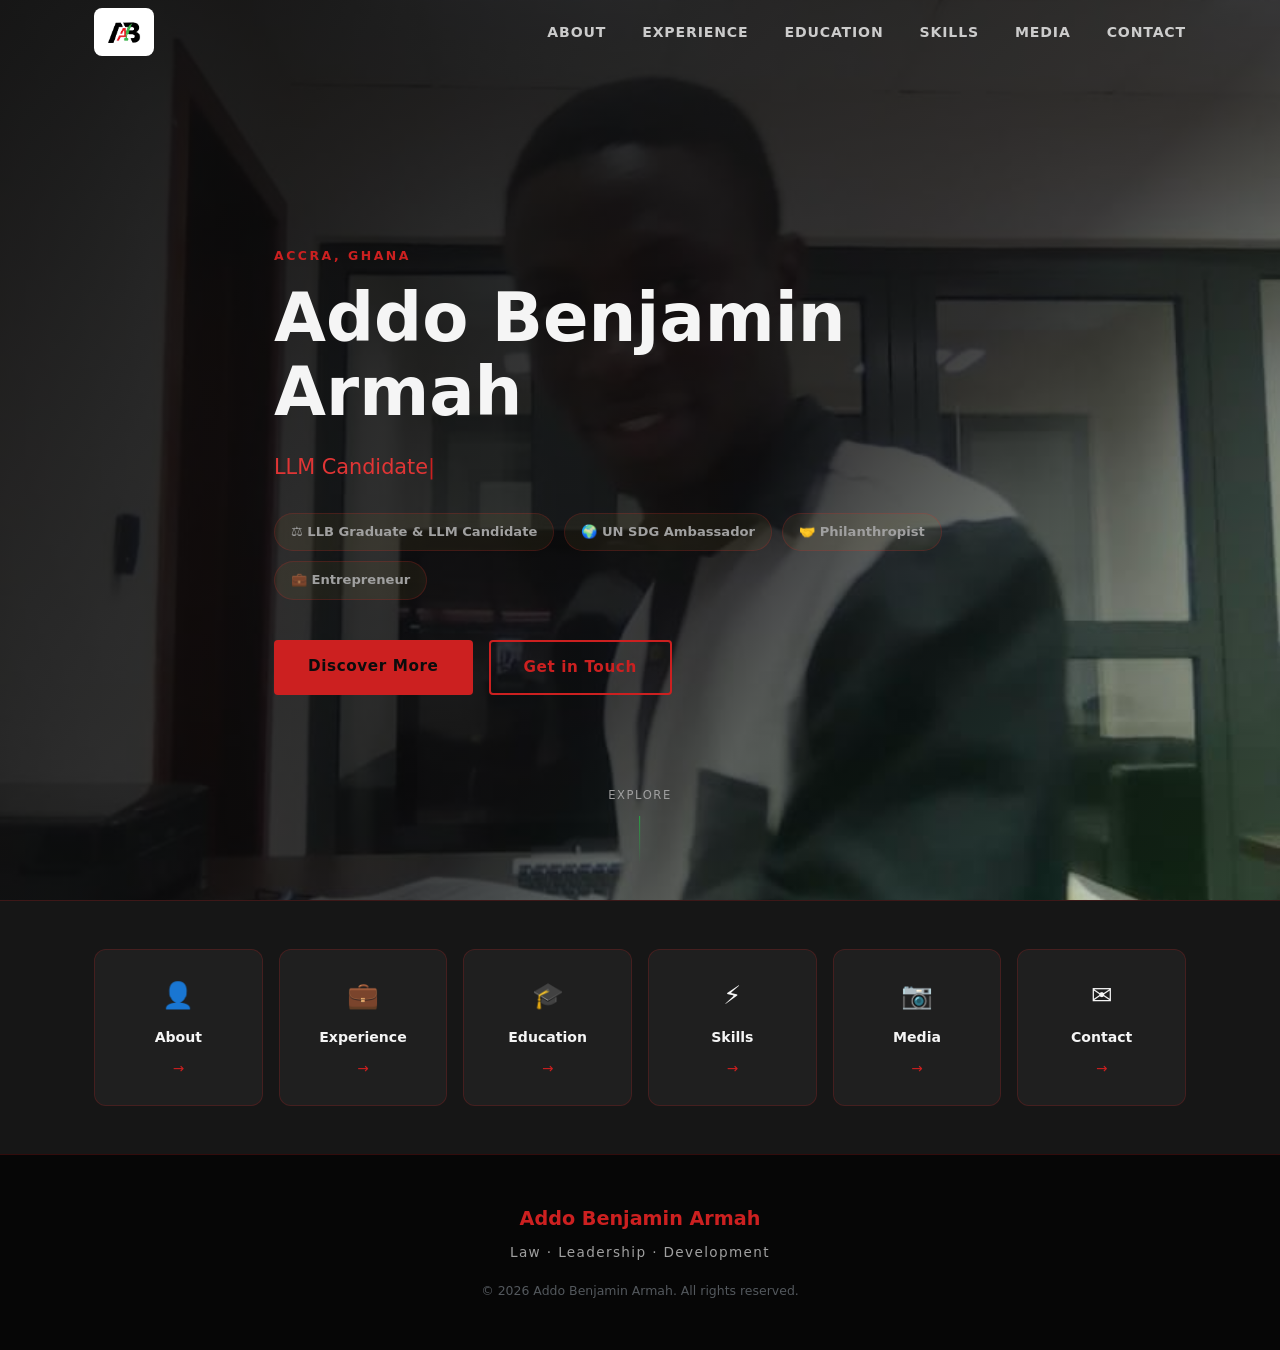
==== index.html @ 363b6dba "Point hardcoded logo fallback at the new AB monogram" ====
<!DOCTYPE html>
<html lang="en">
<head>
  <meta charset="UTF-8" />
  <meta name="viewport" content="width=device-width, initial-scale=1.0" />
  <title>Addo Benjamin Armah – Law | Leadership | Development</title>
  <link rel="stylesheet" href="style.css" />
</head>
<body>

  <!-- NAV -->
  <nav id="navbar">
    <div class="nav-container">
      <a class="nav-logo" href="index.html"><img src="images/481703275_3832931160257374_7323209693729596424_n.jpg" alt="ABA Logo" class="nav-logo-img" id="navLogo" /></a>
      <button class="nav-toggle" id="navToggle" aria-label="Toggle menu">
        <span></span><span></span><span></span>
      </button>
      <ul class="nav-links" id="navLinks">
        <li><a href="about.html">About</a></li>
        <li><a href="experience.html">Experience</a></li>
        <li><a href="education.html">Education</a></li>
        <li><a href="skills.html">Skills</a></li>
        <li><a href="media.html">Media</a></li>
        <li><a href="contact.html">Contact</a></li>
      </ul>
    </div>
  </nav>

  <!-- HERO -->
  <section class="hero">
    <div class="hero-overlay"></div>
    <div class="hero-content">
      <p class="hero-tag" id="heroTag">Accra, Ghana</p>
      <h1 class="hero-name" id="heroName">Addo Benjamin Armah</h1>
      <p class="hero-titles">
        <span class="typed-text" id="typedText"></span><span class="cursor">|</span>
      </p>
      <div class="hero-badges" id="heroBadges"></div>
      <div class="hero-cta">
        <a href="about.html" class="btn-primary">Discover More</a>
        <a href="contact.html" class="btn-outline">Get in Touch</a>
      </div>
    </div>
    <div class="hero-scroll">
      <span>Explore</span>
      <div class="scroll-line"></div>
    </div>
  </section>

  <!-- QUICK LINKS STRIP -->
  <section class="quick-links">
    <div class="container">
      <a href="about.html" class="ql-card">
        <span class="ql-icon">👤</span>
        <span class="ql-label">About</span>
        <span class="ql-arrow">→</span>
      </a>
      <a href="experience.html" class="ql-card">
        <span class="ql-icon">💼</span>
        <span class="ql-label">Experience</span>
        <span class="ql-arrow">→</span>
      </a>
      <a href="education.html" class="ql-card">
        <span class="ql-icon">🎓</span>
        <span class="ql-label">Education</span>
        <span class="ql-arrow">→</span>
      </a>
      <a href="skills.html" class="ql-card">
        <span class="ql-icon">⚡</span>
        <span class="ql-label">Skills</span>
        <span class="ql-arrow">→</span>
      </a>
      <a href="media.html" class="ql-card">
        <span class="ql-icon">📷</span>
        <span class="ql-label">Media</span>
        <span class="ql-arrow">→</span>
      </a>
      <a href="contact.html" class="ql-card">
        <span class="ql-icon">✉</span>
        <span class="ql-label">Contact</span>
        <span class="ql-arrow">→</span>
      </a>
    </div>
  </section>

  <!-- FOOTER -->
  <footer>
    <div class="container">
      <p class="footer-name">Addo Benjamin Armah</p>
      <p class="footer-tagline">Law · Leadership · Development</p>
      <p class="footer-copy">&copy; 2026 Addo Benjamin Armah. All rights reserved.</p>
    </div>
  </footer>

  <script src="script.js"></script>
  <script src="render.js"></script>

  <!-- Netlify Identity: catches invite/recovery/confirmation links, which
       redirect to the site root, and shows the set-password popup. -->
  <script src="https://identity.netlify.com/v1/netlify-identity-widget.js"></script>
  <script>
    if (window.netlifyIdentity) {
      window.netlifyIdentity.on("init", (user) => {
        if (!user) {
          window.netlifyIdentity.on("login", () => {
            document.location.href = "/admin/";
          });
        }
      });
    }
  </script>
</body>
</html>
---- style.css ----
/* ===== RESET & BASE ===== */
*, *::before, *::after { box-sizing: border-box; margin: 0; padding: 0; }

:root {
  --navy:   #0c0c0c;
  --navy2:  #161616;
  --gold:   #cc2020;
  --gold2:  #e03535;
  --green:  #27a844;
  --white:  #f5f5f5;
  --gray:   #a0a0a0;
  --border: rgba(204,32,32,0.22);
  --radius: 12px;
  --transition: 0.3s ease;
}

html { scroll-behavior: smooth; font-size: 16px; }

body {
  font-family: 'Segoe UI', system-ui, sans-serif;
  background: var(--navy);
  color: var(--white);
  line-height: 1.7;
  overflow-x: hidden;
}

img { max-width: 100%; display: block; }
a  { text-decoration: none; color: inherit; }
ul { list-style: none; }

/* ===== PAGE HERO (inner pages) ===== */
.page-hero {
  background: linear-gradient(135deg, var(--navy2) 0%, var(--navy) 100%);
  padding: 110px 0 56px;
  border-bottom: 1px solid var(--border);
  text-align: center;
}
.page-hero .section-label {
  display: inline-block;
  font-size: .75rem; font-weight: 700; letter-spacing: .18em;
  text-transform: uppercase; color: var(--gold); margin-bottom: 12px;
}
.page-hero h1 {
  font-size: clamp(1.8rem, 4vw, 2.8rem);
  font-weight: 700; color: var(--white);
}

/* ===== QUICK LINKS (home page) ===== */
.quick-links {
  background: var(--navy2);
  padding: 48px 0;
  border-top: 1px solid var(--border);
}
.quick-links .container {
  display: grid;
  grid-template-columns: repeat(6, 1fr);
  gap: 16px;
}
.ql-card {
  display: flex; flex-direction: column; align-items: center;
  gap: 8px; padding: 24px 16px;
  background: rgba(255,255,255,0.04);
  border: 1px solid var(--border); border-radius: var(--radius);
  transition: border-color var(--transition), transform var(--transition), background var(--transition);
  text-align: center;
}
.ql-card:hover { border-color: var(--gold); transform: translateY(-4px); background: rgba(201,168,76,0.08); }
.ql-icon { font-size: 1.6rem; }
.ql-label { font-size: .88rem; font-weight: 700; color: var(--white); }
.ql-arrow { font-size: .85rem; color: var(--gold); }

/* ===== ABOUT ACTIONS ===== */
.about-actions { display: flex; gap: 16px; flex-wrap: wrap; margin-top: 32px; }

/* ===== ACTIVE NAV LINK ===== */
.nav-links a.active { color: var(--gold) !important; opacity: 1 !important; }
.nav-links a.active::after { transform: scaleX(1) !important; }

/* ===== MEMBERSHIPS (skills page) ===== */
.memberships-section { margin-top: 64px; }
.memberships-section h3 {
  font-size: 1.1rem; font-weight: 700; color: var(--white);
  margin-bottom: 24px; text-transform: uppercase; letter-spacing: .08em; text-align: center;
}
.memberships-grid {
  display: grid; grid-template-columns: repeat(auto-fill, minmax(280px, 1fr)); gap: 16px;
}
.membership-item {
  display: flex; gap: 14px; align-items: flex-start;
  background: rgba(255,255,255,0.04); border: 1px solid var(--border);
  border-radius: var(--radius); padding: 18px 20px;
  transition: border-color var(--transition);
}
.membership-item:hover { border-color: var(--gold); }
.membership-dot {
  width: 10px; height: 10px; border-radius: 50%;
  background: var(--green); flex-shrink: 0; margin-top: 5px;
}
.membership-name { font-size: .95rem; font-weight: 600; color: var(--white); margin-bottom: 4px; }
.membership-year { font-size: .78rem; color: var(--green); }

/* ===== SCROLLBAR ===== */
::-webkit-scrollbar { width: 6px; }
::-webkit-scrollbar-track { background: var(--navy); }
::-webkit-scrollbar-thumb { background: var(--green); border-radius: 3px; }

/* ===== CONTAINER ===== */
.container { max-width: 1140px; margin: 0 auto; padding: 0 24px; }

/* ===== SECTION ===== */
.section { padding: 96px 0; }
.section-dark { background: var(--navy2); }

.section-header { text-align: center; margin-bottom: 64px; }
.section-label {
  display: inline-block;
  font-size: .75rem;
  font-weight: 700;
  letter-spacing: .18em;
  text-transform: uppercase;
  color: var(--gold);
  margin-bottom: 12px;
}
.section-header h2 {
  font-size: clamp(1.8rem, 4vw, 2.8rem);
  font-weight: 700;
  color: var(--white);
}

/* ===== BUTTONS ===== */
.btn-primary {
  display: inline-block;
  padding: 14px 34px;
  background: var(--gold);
  color: var(--navy);
  border-radius: 4px;
  font-weight: 700;
  font-size: .95rem;
  letter-spacing: .04em;
  transition: background var(--transition), transform var(--transition);
}
.btn-primary:hover { background: var(--gold2); transform: translateY(-2px); }

.btn-outline {
  display: inline-block;
  padding: 13px 33px;
  border: 2px solid var(--gold);
  color: var(--gold);
  border-radius: 4px;
  font-weight: 700;
  font-size: .95rem;
  letter-spacing: .04em;
  transition: background var(--transition), color var(--transition), transform var(--transition);
}
.btn-outline:hover { background: var(--gold); color: var(--navy); transform: translateY(-2px); }

.btn-full { width: 100%; text-align: center; cursor: pointer; border: none; font-size: 1rem; }

/* ===== NAV ===== */
#navbar {
  position: fixed; top: 0; left: 0; right: 0; z-index: 900;
  background: transparent;
  transition: background var(--transition), backdrop-filter var(--transition), box-shadow var(--transition);
  height: 64px;
}
#navbar.scrolled {
  background: rgba(13,27,42,0.95);
  backdrop-filter: blur(12px);
  box-shadow: 0 2px 20px rgba(0,0,0,0.4);
}
.nav-container {
  max-width: 1140px; margin: 0 auto; padding: 0 24px;
  height: 64px; display: flex; align-items: center; justify-content: space-between;
}
.nav-logo {
  display: flex; align-items: center;
  background: #fff;
  border-radius: 8px;
  padding: 4px 10px;
  transition: box-shadow var(--transition), transform var(--transition);
}
.nav-logo:hover {
  box-shadow: 0 0 0 2px var(--gold);
  transform: scale(1.03);
}
.nav-logo-img {
  height: 40px; width: auto;
  display: block;
}
.nav-links {
  display: flex; gap: 36px; align-items: center;
}
.nav-links a {
  font-size: .88rem; font-weight: 600; letter-spacing: .06em;
  text-transform: uppercase; color: var(--white); opacity: .8;
  transition: opacity var(--transition), color var(--transition);
  position: relative;
}
.nav-links a::after {
  content: ''; position: absolute; bottom: -4px; left: 0; right: 0;
  height: 2px; background: var(--gold); transform: scaleX(0);
  transition: transform var(--transition); transform-origin: left;
}
.nav-links a:hover { opacity: 1; color: var(--gold); }
.nav-links a:hover::after { transform: scaleX(1); }

.nav-toggle {
  display: none; flex-direction: column; gap: 5px; cursor: pointer;
  background: none; border: none; padding: 4px;
}
.nav-toggle span {
  display: block; width: 24px; height: 2px; background: var(--white);
  transition: transform var(--transition), opacity var(--transition);
}
.nav-toggle.open span:nth-child(1) { transform: translateY(7px) rotate(45deg); }
.nav-toggle.open span:nth-child(2) { opacity: 0; }
.nav-toggle.open span:nth-child(3) { transform: translateY(-7px) rotate(-45deg); }

/* ===== HERO ===== */
.hero {
  min-height: 100vh; display: flex; align-items: center;
  position: relative; overflow: hidden;
  background: url('images/Working_as_Personal_Assistant__2.jpg') center/cover no-repeat;
}
.hero-overlay {
  position: absolute; inset: 0;
  background: linear-gradient(135deg, rgba(10,10,10,0.94) 0%, rgba(12,12,12,0.78) 60%, rgba(39,168,68,0.15) 100%);
}
.hero-content {
  position: relative; z-index: 2; max-width: 780px;
  padding: 100px 24px 60px; margin: 0 auto;
}
.hero-tag {
  font-size: .78rem; font-weight: 700; letter-spacing: .2em;
  text-transform: uppercase; color: var(--gold); margin-bottom: 16px;
}
.hero-name {
  font-size: clamp(2.4rem, 6vw, 4.2rem);
  font-weight: 800; line-height: 1.1;
  margin-bottom: 20px; color: var(--white);
}
.hero-titles {
  font-size: clamp(1rem, 2.5vw, 1.3rem);
  color: var(--gold2); margin-bottom: 28px; min-height: 2rem;
  font-weight: 500;
}
.cursor { animation: blink .8s step-end infinite; color: var(--gold); }
@keyframes blink { 0%,100% { opacity: 1; } 50% { opacity: 0; } }

.hero-badges { display: flex; flex-wrap: wrap; gap: 10px; margin-bottom: 40px; }
.badge {
  padding: 7px 16px; border: 1px solid var(--border);
  border-radius: 100px; font-size: .82rem; font-weight: 600; color: var(--gray);
  background: rgba(201,168,76,0.07);
}
.hero-cta { display: flex; flex-wrap: wrap; gap: 16px; }

.hero-scroll {
  position: absolute; bottom: 36px; left: 50%; transform: translateX(-50%);
  display: flex; flex-direction: column; align-items: center; gap: 10px;
  z-index: 2; color: var(--gray); font-size: .72rem; letter-spacing: .14em;
  text-transform: uppercase;
}
.scroll-line {
  width: 1px; height: 48px;
  background: linear-gradient(to bottom, var(--green), transparent);
  animation: scrollPulse 2s ease-in-out infinite;
}
@keyframes scrollPulse { 0%,100% { opacity: .4; } 50% { opacity: 1; } }

/* ===== ABOUT ===== */
.about-grid {
  display: grid; grid-template-columns: 360px 1fr; gap: 72px; align-items: start;
}
.about-photo-wrap { position: relative; }
.about-photo-frame {
  border-radius: var(--radius); overflow: hidden;
  border: 3px solid var(--border);
  box-shadow: 0 20px 60px rgba(0,0,0,0.4);
}
.about-photo { width: 100%; height: 480px; object-fit: cover; }
.about-card {
  position: absolute; bottom: -24px; right: -24px;
  background: var(--green); color: #fff; border-radius: var(--radius);
  padding: 20px 24px; min-width: 180px;
  box-shadow: 0 8px 30px rgba(0,0,0,0.4);
}
.about-card-label { font-size: .7rem; font-weight: 700; letter-spacing: .12em; text-transform: uppercase; opacity: .85; }
.about-card-value { font-size: 1.05rem; font-weight: 800; margin: 4px 0 2px; }
.about-card-sub { font-size: .72rem; opacity: .85; }

.about-text { padding-top: 8px; }
.about-intro {
  font-size: 1.15rem; font-weight: 500; color: var(--white); margin-bottom: 20px; line-height: 1.6;
}
.about-text p { color: var(--gray); margin-bottom: 16px; }
.about-text strong { color: var(--white); }

.about-facts {
  display: grid; grid-template-columns: repeat(4,1fr); gap: 24px;
  margin-top: 40px; padding-top: 40px; border-top: 1px solid var(--border);
}
.fact { text-align: center; }
.fact-num { display: block; font-size: 2rem; font-weight: 800; color: var(--gold); }
.fact-label { font-size: .75rem; font-weight: 600; color: var(--gray); text-transform: uppercase; letter-spacing: .08em; }

/* ===== TIMELINE ===== */
.timeline { position: relative; padding-left: 36px; }
.timeline::before {
  content: ''; position: absolute; left: 10px; top: 0; bottom: 0;
  width: 2px; background: var(--border);
}
.tl-item { position: relative; margin-bottom: 44px; }
.tl-dot {
  position: absolute; left: -30px; top: 6px;
  width: 14px; height: 14px; border-radius: 50%;
  background: var(--gold); border: 3px solid var(--navy2);
  box-shadow: 0 0 0 3px var(--border);
}
.tl-date { font-size: .78rem; font-weight: 700; color: var(--gold); letter-spacing: .06em; text-transform: uppercase; margin-bottom: 8px; }
.tl-card {
  background: rgba(255,255,255,0.04); border: 1px solid var(--border);
  border-radius: var(--radius); padding: 24px 28px;
  transition: border-color var(--transition), transform var(--transition);
}
.tl-card:hover { border-color: var(--gold); transform: translateX(4px); }
.tl-tag {
  display: inline-block; font-size: .68rem; font-weight: 700; letter-spacing: .1em;
  text-transform: uppercase; color: #fff; background: var(--green);
  padding: 3px 10px; border-radius: 100px; margin-bottom: 10px;
}
.tl-card h3 { font-size: 1.1rem; font-weight: 700; color: var(--white); margin-bottom: 4px; }
.tl-org { font-size: .85rem; color: var(--gold); margin-bottom: 10px; font-weight: 600; }
.tl-card p { font-size: .9rem; color: var(--gray); line-height: 1.6; }

/* ===== EDUCATION ===== */
.edu-grid { display: grid; grid-template-columns: repeat(auto-fill, minmax(300px, 1fr)); gap: 24px; }
.edu-card {
  display: flex; gap: 16px; align-items: flex-start;
  background: rgba(255,255,255,0.04); border: 1px solid var(--border);
  border-radius: var(--radius); padding: 24px;
  transition: border-color var(--transition), transform var(--transition);
}
.edu-card:hover { border-color: var(--gold); transform: translateY(-4px); }
.edu-card-highlight { border-color: rgba(201,168,76,0.4); background: rgba(201,168,76,0.07); }
.edu-icon { font-size: 1.8rem; flex-shrink: 0; margin-top: 2px; }
.edu-year { font-size: .72rem; color: var(--gold); font-weight: 700; text-transform: uppercase; letter-spacing: .08em; margin-bottom: 4px; }
.edu-card h3 { font-size: 1rem; font-weight: 700; color: var(--white); margin-bottom: 4px; }
.edu-field { font-size: .85rem; color: var(--gray); margin-bottom: 2px; }
.edu-inst { font-size: .82rem; color: var(--gold); font-weight: 600; }

/* ===== SKILLS ===== */
.skills-grid { display: grid; grid-template-columns: repeat(auto-fill, minmax(250px, 1fr)); gap: 24px; margin-bottom: 64px; }
.skill-card {
  background: rgba(255,255,255,0.04); border: 1px solid var(--border);
  border-radius: var(--radius); padding: 28px 24px;
  transition: border-color var(--transition), transform var(--transition);
  text-align: center;
}
.skill-card:hover { border-color: var(--gold); transform: translateY(-4px); }
.skill-icon { font-size: 2rem; margin-bottom: 14px; }
.skill-card h3 { font-size: 1rem; font-weight: 700; color: var(--white); margin-bottom: 10px; }
.skill-card p { font-size: .85rem; color: var(--gray); line-height: 1.6; }

.languages { margin-bottom: 64px; text-align: center; }
.languages h3, .awards h3 {
  font-size: 1.1rem; font-weight: 700; color: var(--white);
  margin-bottom: 20px; text-transform: uppercase; letter-spacing: .08em;
}
.lang-list { display: flex; gap: 12px; flex-wrap: wrap; justify-content: center; }
.lang-badge {
  padding: 8px 24px; border: 1px solid var(--gold); border-radius: 100px;
  color: var(--gold); font-weight: 600; font-size: .9rem;
}

.awards-grid { display: grid; grid-template-columns: repeat(auto-fill, minmax(300px,1fr)); gap: 20px; }
.award-item {
  display: flex; gap: 16px; align-items: flex-start;
  background: rgba(255,255,255,0.04); border: 1px solid var(--border);
  border-radius: var(--radius); padding: 20px 24px;
}
.award-icon { font-size: 1.6rem; flex-shrink: 0; }
.award-title { font-size: .95rem; font-weight: 700; color: var(--white); margin-bottom: 4px; }
.award-sub { font-size: .78rem; color: var(--gray); }

/* ===== GALLERY ===== */
.album-nav {
  display: grid;
  grid-template-columns: repeat(auto-fill, minmax(220px, 1fr));
  gap: 24px;
  background: var(--navy2);
  border: 1px solid var(--border);
  border-radius: var(--radius);
  padding: 28px;
  margin-bottom: 48px;
}
.album-nav-group h4 {
  color: var(--gold2); font-size: .78rem; letter-spacing: .06em; text-transform: uppercase;
  margin-bottom: 10px;
}
.album-nav-group ul { list-style: none; padding: 0; margin: 0; display: flex; flex-direction: column; gap: 6px; }
.album-nav-group a { color: var(--gray); font-size: .85rem; transition: color var(--transition); }
.album-nav-group a:hover { color: var(--white); }

.gallery-category { margin-bottom: 56px; }
.gallery-category-title {
  font-size: 1.5rem; color: var(--white); margin-bottom: 24px;
  padding-bottom: 10px; border-bottom: 1px solid var(--border);
}
.album-group { margin-bottom: 32px; }
.gallery-group-title {
  font-size: 1rem; color: var(--gold2); font-weight: 600; margin-bottom: 12px;
}

.gallery-grid {
  display: grid;
  grid-template-columns: repeat(auto-fill, minmax(260px, 1fr));
  gap: 12px;
}
.gallery-item {
  position: relative; overflow: hidden; border-radius: 8px;
  aspect-ratio: 4/3; cursor: pointer;
  transition: transform var(--transition), opacity .3s;
}
.gallery-item.hidden { display: none; }
.gallery-item img { width: 100%; height: 100%; object-fit: cover; transition: transform .4s ease; }
.gallery-item:hover img { transform: scale(1.08); }
.gallery-overlay {
  position: absolute; inset: 0;
  background: linear-gradient(to top, rgba(13,27,42,0.9) 0%, transparent 50%);
  opacity: 0; transition: opacity var(--transition);
  display: flex; align-items: flex-end; padding: 16px;
}
.gallery-item:hover .gallery-overlay { opacity: 1; }
.gallery-overlay span { font-size: .8rem; color: var(--white); font-weight: 600; }

/* ===== CONTACT ===== */
.contact-grid { display: grid; grid-template-columns: 1fr 1fr; gap: 72px; align-items: start; }
.contact-intro { font-size: 1.05rem; color: var(--gray); margin-bottom: 36px; line-height: 1.7; }

.contact-items { display: flex; flex-direction: column; gap: 16px; margin-bottom: 40px; }
.contact-item {
  display: flex; gap: 16px; align-items: center;
  background: rgba(255,255,255,0.04); border: 1px solid var(--border);
  border-radius: var(--radius); padding: 16px 20px;
  transition: border-color var(--transition);
}
.contact-item:hover { border-color: var(--gold); }
.contact-icon { font-size: 1.4rem; flex-shrink: 0; }
.contact-label { font-size: .72rem; font-weight: 700; color: var(--gold); text-transform: uppercase; letter-spacing: .1em; }
.contact-value { font-size: .95rem; color: var(--white); font-weight: 600; }

.memberships { margin-top: 8px; }
.memberships h4 {
  font-size: .8rem; font-weight: 700; text-transform: uppercase; letter-spacing: .12em;
  color: var(--gold); margin-bottom: 12px;
}
.memberships li {
  display: flex; justify-content: space-between; align-items: baseline;
  font-size: .85rem; color: var(--gray); padding: 8px 0;
  border-bottom: 1px solid rgba(255,255,255,0.06);
}
.memberships li span { font-size: .75rem; color: var(--gold); white-space: nowrap; margin-left: 12px; }

/* Contact form */
.contact-form { display: flex; flex-direction: column; gap: 20px; }
.form-group { display: flex; flex-direction: column; gap: 7px; }
.form-group label { font-size: .78rem; font-weight: 700; color: var(--gold); text-transform: uppercase; letter-spacing: .1em; }
.form-group input,
.form-group textarea {
  background: rgba(255,255,255,0.05); border: 1px solid var(--border);
  border-radius: 8px; padding: 13px 16px; color: var(--white); font-size: .95rem;
  transition: border-color var(--transition);
  font-family: inherit; resize: vertical;
}
.form-group input:focus,
.form-group textarea:focus { outline: none; border-color: var(--gold); }
.form-group input::placeholder,
.form-group textarea::placeholder { color: rgba(160,170,180,0.5); }
.form-note { font-size: .85rem; color: var(--gold); text-align: center; min-height: 20px; }

/* ===== FOOTER ===== */
footer {
  background: rgba(0,0,0,0.5); padding: 48px 24px; text-align: center;
  border-top: 1px solid var(--border);
}
.footer-name { font-size: 1.2rem; font-weight: 800; color: var(--gold); margin-bottom: 6px; }
.footer-tagline { font-size: .85rem; color: var(--gray); margin-bottom: 16px; letter-spacing: .1em; }
.footer-copy { font-size: .78rem; color: rgba(160,170,180,0.5); }

/* ===== LIGHTBOX ===== */
.lightbox {
  display: none; position: fixed; inset: 0; z-index: 1000;
  background: rgba(5,10,18,0.96); backdrop-filter: blur(8px);
  align-items: center; justify-content: center;
}
.lightbox.open { display: flex; }
.lb-inner { max-width: 90vw; max-height: 90vh; text-align: center; }
.lb-inner img { max-width: 90vw; max-height: 80vh; object-fit: contain; border-radius: 8px; }
#lbCaption { color: var(--gray); font-size: .85rem; margin-top: 14px; padding: 0 20px; }
.lb-close {
  position: fixed; top: 24px; right: 28px;
  background: none; border: none; color: var(--white); font-size: 2.4rem;
  cursor: pointer; line-height: 1; opacity: .7; transition: opacity var(--transition);
}
.lb-close:hover { opacity: 1; }
.lb-prev, .lb-next {
  position: fixed; top: 50%; transform: translateY(-50%);
  background: rgba(201,168,76,0.15); border: 1px solid var(--border);
  color: var(--white); font-size: 2.2rem; width: 56px; height: 56px;
  border-radius: 50%; cursor: pointer; display: flex; align-items: center; justify-content: center;
  transition: background var(--transition);
}
.lb-prev { left: 20px; }
.lb-next { right: 20px; }
.lb-prev:hover, .lb-next:hover { background: var(--gold); color: var(--navy); }

/* ===== RESPONSIVE ===== */
@media (max-width: 900px) {
  .about-grid { grid-template-columns: 1fr; gap: 56px; }
  .about-photo-frame { max-width: 340px; margin: 0 auto; }
  .about-card { right: 0; }
  .about-facts { grid-template-columns: repeat(2,1fr); }
  .contact-grid { grid-template-columns: 1fr; gap: 48px; }
}

@media (max-width: 768px) {
  .quick-links .container { grid-template-columns: repeat(3, 1fr); }
}

@media (max-width: 640px) {
  .section { padding: 64px 0; }
  .nav-links {
    display: none; flex-direction: column; position: fixed;
    top: 64px; left: 0; right: 0; background: rgba(13,27,42,0.98);
    padding: 24px; gap: 20px; border-bottom: 1px solid var(--border);
  }
  .nav-links.open { display: flex; }
  .nav-toggle { display: flex; }
  .about-facts { grid-template-columns: repeat(2,1fr); }
  .hero-content { padding: 90px 16px 50px; }
  .gallery-grid { grid-template-columns: repeat(2, 1fr); gap: 8px; }
  .lb-prev, .lb-next { width: 44px; height: 44px; font-size: 1.6rem; }
  .quick-links .container { grid-template-columns: repeat(2, 1fr); }
  .page-hero { padding: 90px 0 40px; }
}
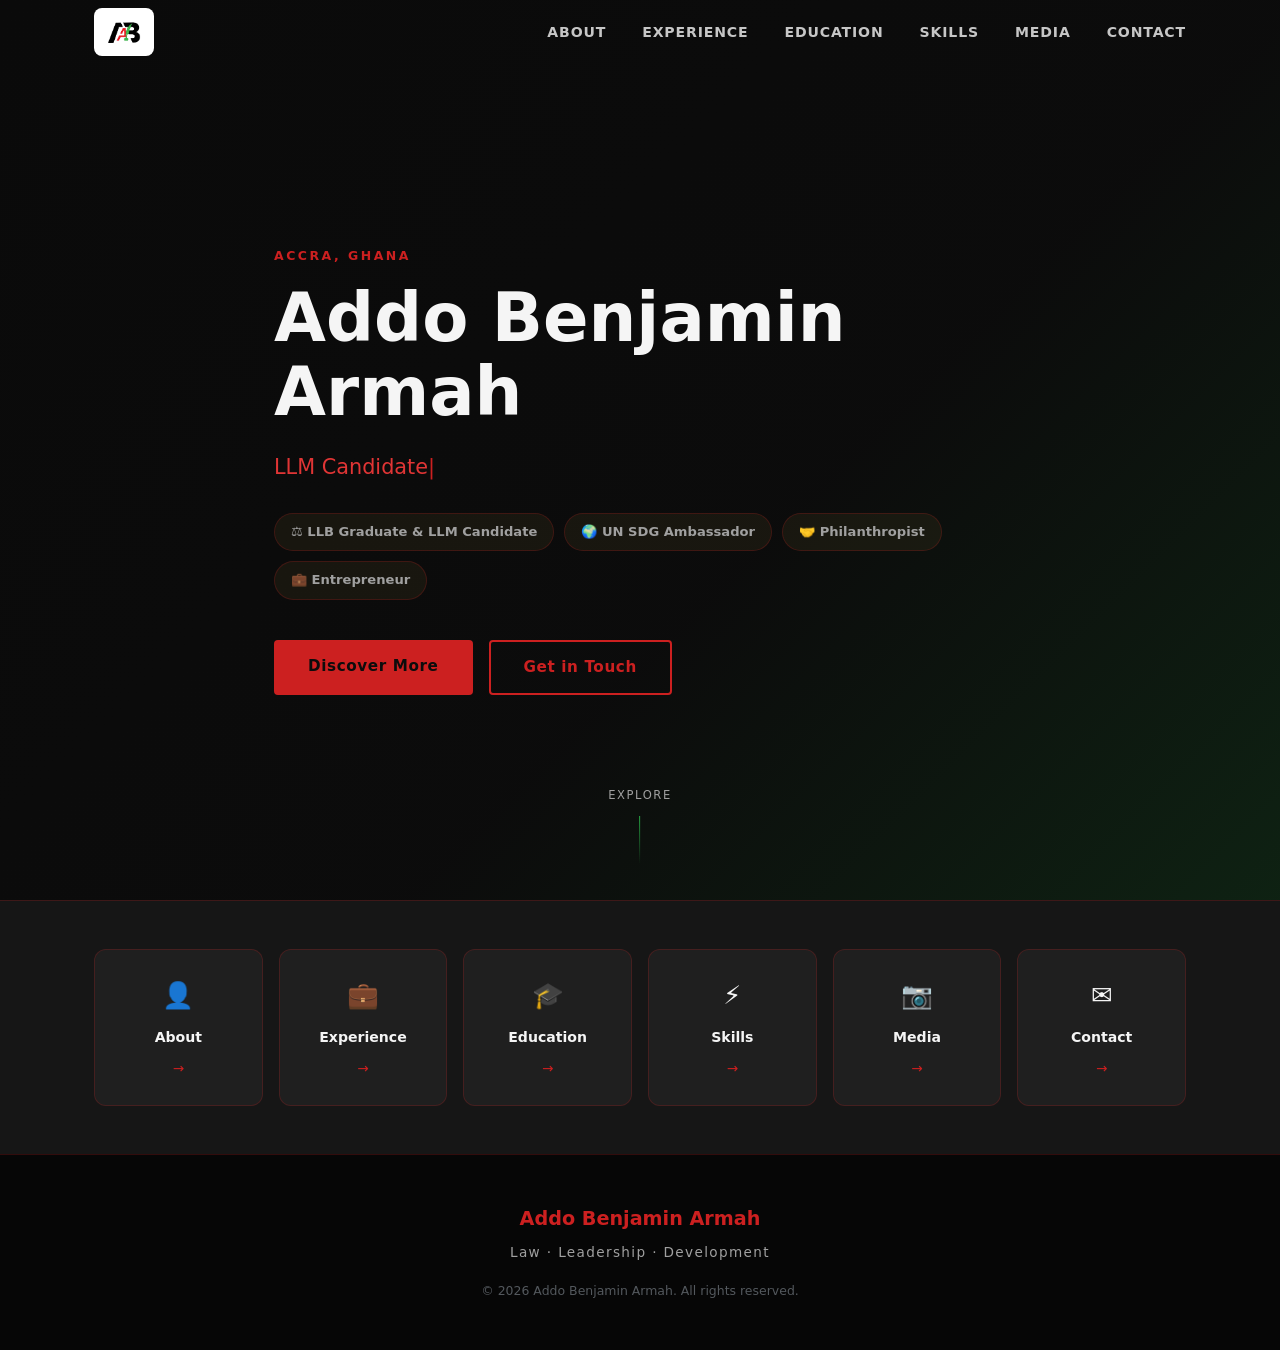
==== commit 3aa42541: "Rotate homepage background through the Trip to China album The hero background was a single hardcode" ====
--- a/index.html
+++ b/index.html
@@ -28,6 +28,7 @@
 
   <!-- HERO -->
   <section class="hero">
+    <div class="hero-bg" id="heroBg"></div>
     <div class="hero-overlay"></div>
     <div class="hero-content">
       <p class="hero-tag" id="heroTag">Accra, Ghana</p>
--- a/style.css
+++ b/style.css
@@ -220,10 +220,17 @@
 .hero {
   min-height: 100vh; display: flex; align-items: center;
   position: relative; overflow: hidden;
-  background: url('images/Working_as_Personal_Assistant__2.jpg') center/cover no-repeat;
-}
+  background: #0a0a0a;
+}
+.hero-bg { position: absolute; inset: 0; z-index: 0; }
+.hero-bg-slide {
+  position: absolute; inset: 0;
+  background-size: cover; background-position: center; background-repeat: no-repeat;
+  opacity: 0; transition: opacity 1.8s ease;
+}
+.hero-bg-slide.active { opacity: 1; }
 .hero-overlay {
-  position: absolute; inset: 0;
+  position: absolute; inset: 0; z-index: 1;
   background: linear-gradient(135deg, rgba(10,10,10,0.94) 0%, rgba(12,12,12,0.78) 60%, rgba(39,168,68,0.15) 100%);
 }
 .hero-content {
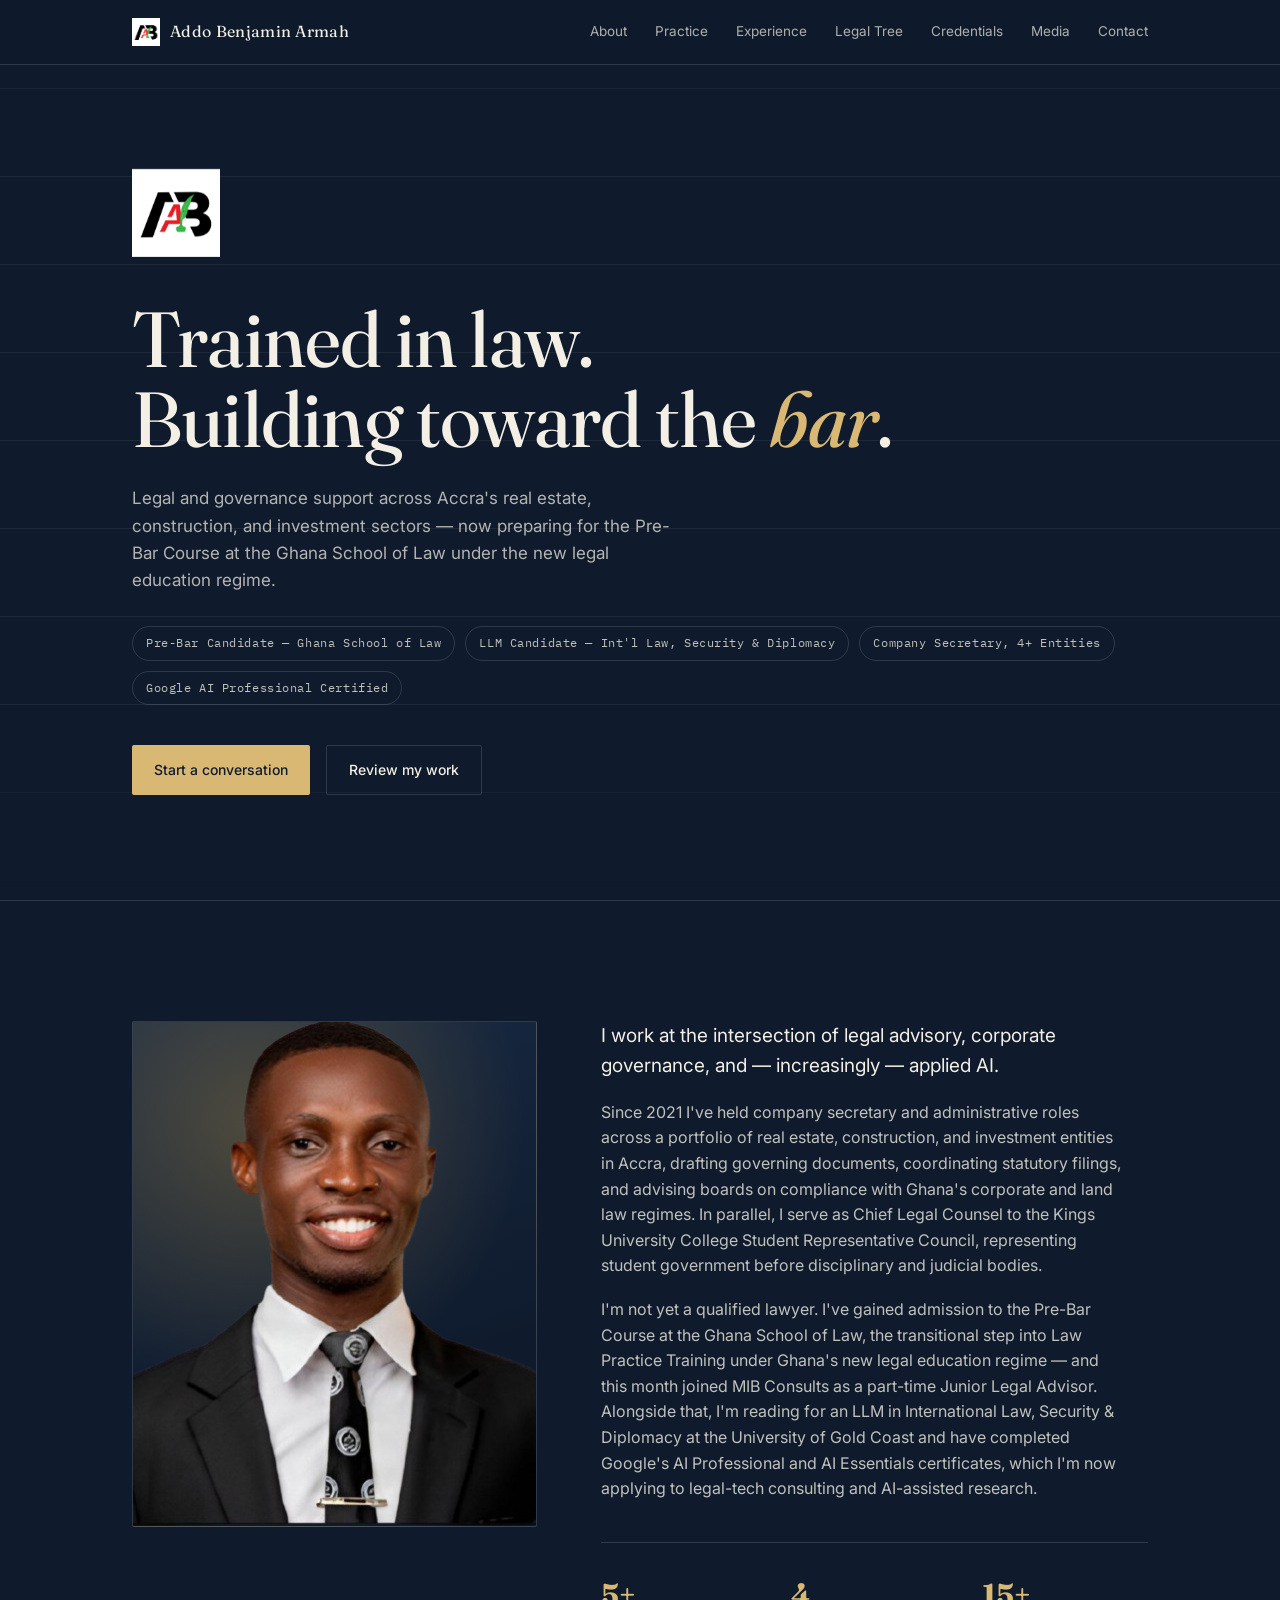
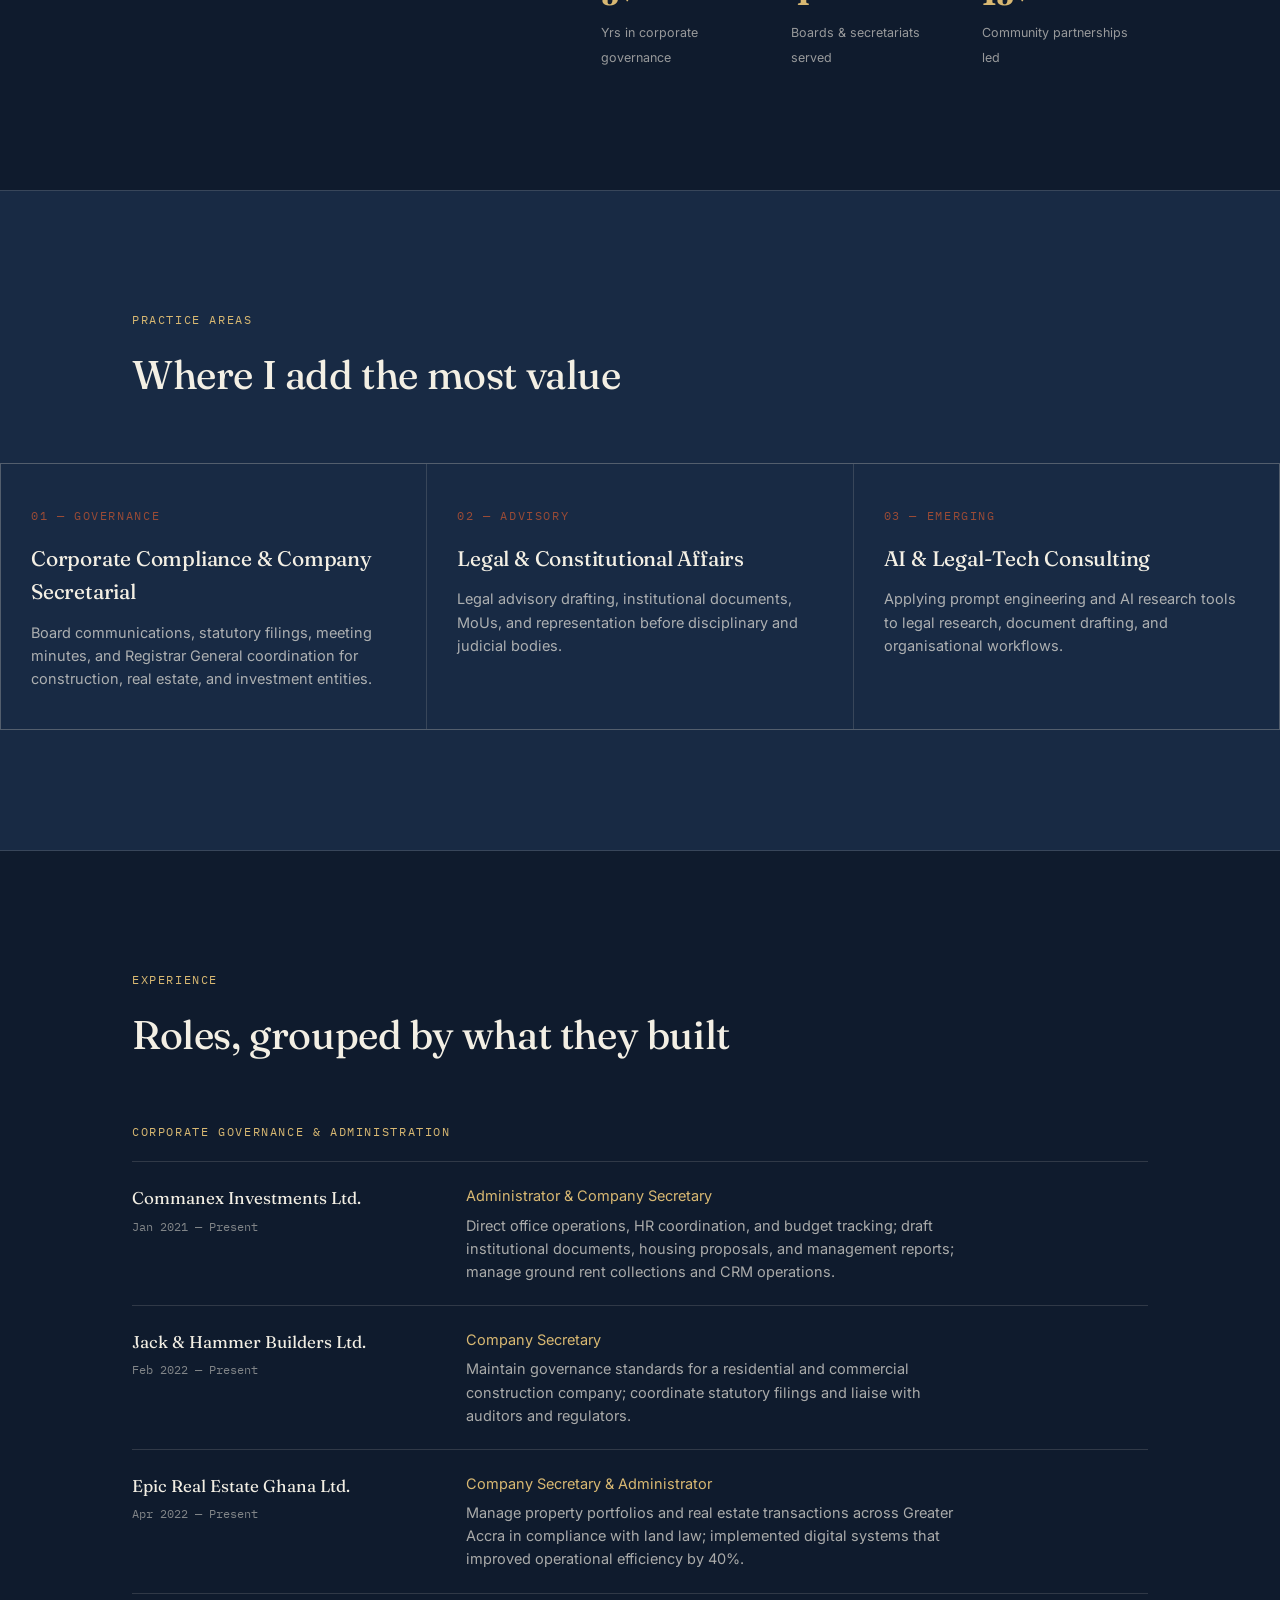
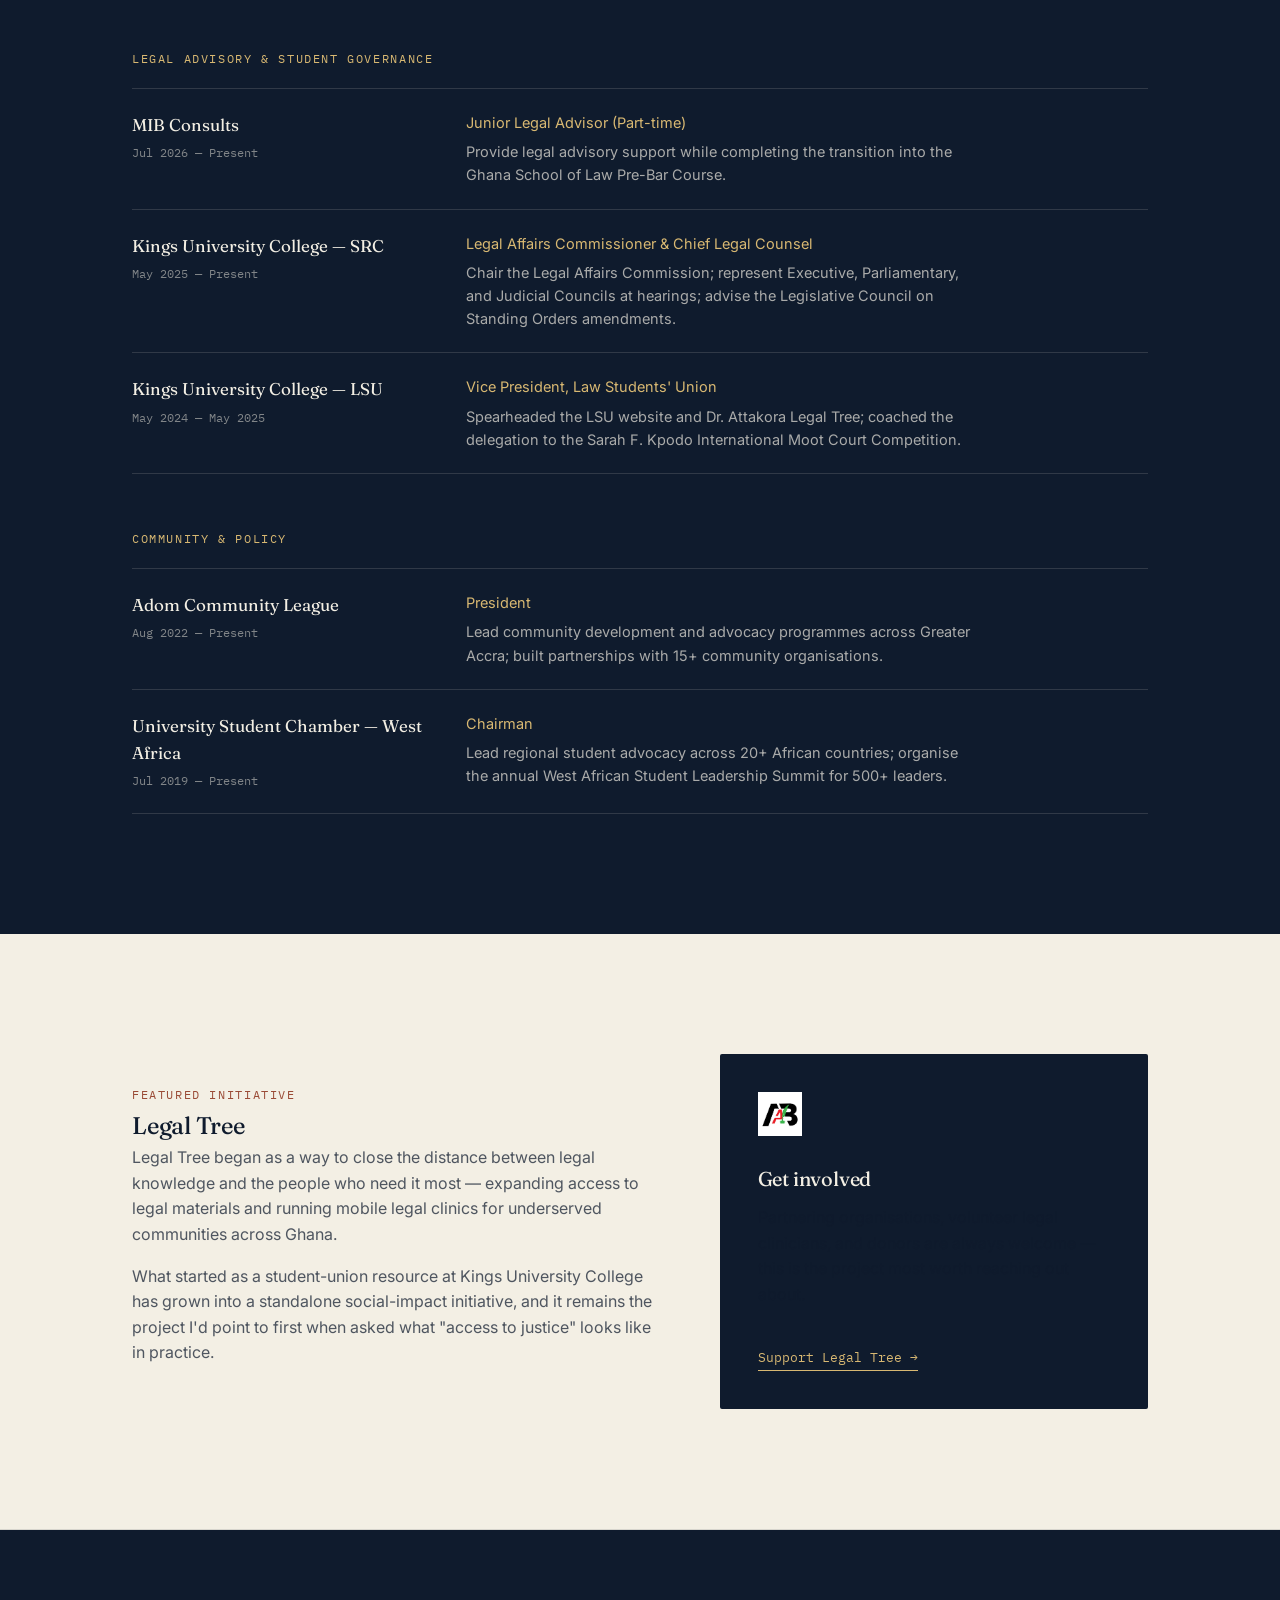
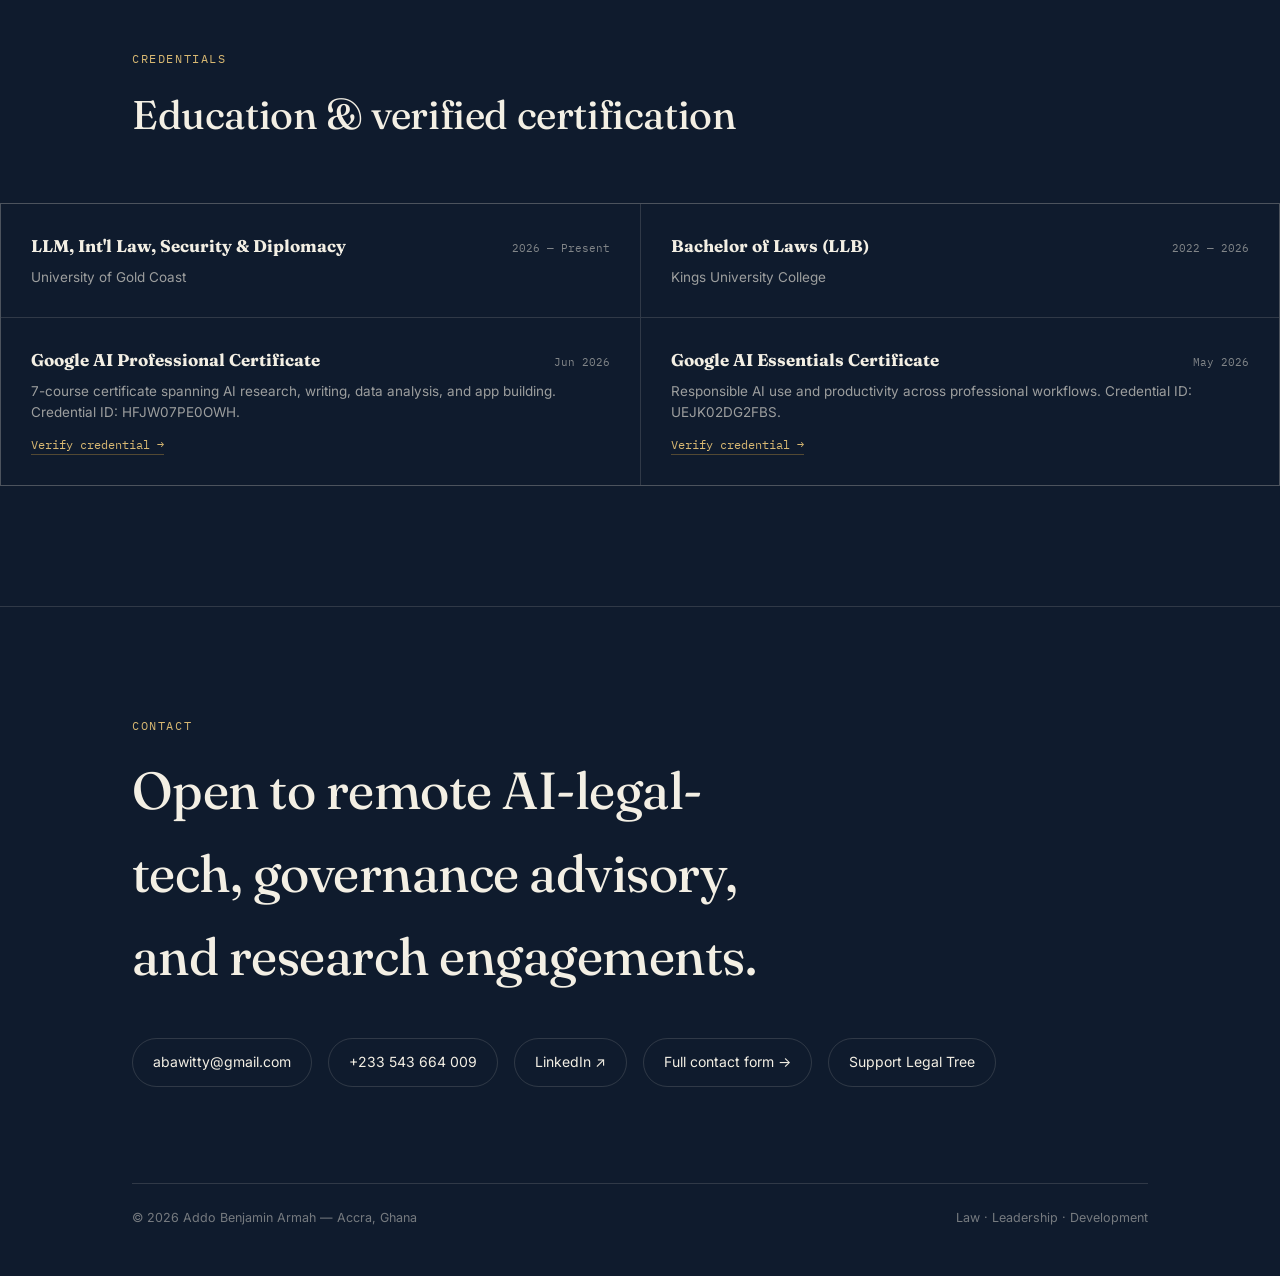
==== commit 85a03ed2: "Replace Home/About/Experience/Education/Skills with redesigned one-page profile Retires about.html, " ====
--- a/index.html
+++ b/index.html
@@ -1,114 +1,358 @@
 <!DOCTYPE html>
 <html lang="en">
 <head>
-  <meta charset="UTF-8" />
-  <meta name="viewport" content="width=device-width, initial-scale=1.0" />
-  <title>Addo Benjamin Armah – Law | Leadership | Development</title>
-  <link rel="stylesheet" href="style.css" />
+<meta charset="UTF-8">
+<meta name="viewport" content="width=device-width, initial-scale=1.0">
+<title>Addo Benjamin Armah — Legal &amp; Governance Advisory</title>
+<link rel="preconnect" href="https://fonts.googleapis.com">
+<link href="https://fonts.googleapis.com/css2?family=Fraunces:ital,opsz,wght@0,9..144,300;0,9..144,450;0,9..144,600;1,9..144,450&family=Inter:wght@400;500;600&family=IBM+Plex+Mono:wght@400;500&display=swap" rel="stylesheet">
+<style>
+  :root{
+    --ink:#0F1B2D;
+    --ink-soft:#182A44;
+    --paper:#F3EFE4;
+    --paper-dim:#E7E1D2;
+    --gold:#B98F3D;
+    --gold-soft:#D8B872;
+    --clay:#9A4B36;
+    --line:rgba(243,239,228,0.14);
+    --line-dark:rgba(15,27,45,0.12);
+  }
+  *{box-sizing:border-box;margin:0;padding:0;}
+  html{scroll-behavior:smooth;}
+  body{
+    background:var(--ink);
+    color:var(--paper);
+    font-family:'Inter',sans-serif;
+    font-size:16px;
+    line-height:1.6;
+    -webkit-font-smoothing:antialiased;
+  }
+  @media (prefers-reduced-motion: reduce){
+    html{scroll-behavior:auto;}
+    *{animation-duration:0.01ms !important; transition-duration:0.01ms !important;}
+  }
+  a{color:inherit;text-decoration:none;}
+  .eyebrow{
+    font-family:'IBM Plex Mono',monospace;
+    font-size:11.5px;
+    letter-spacing:0.14em;
+    text-transform:uppercase;
+    color:var(--gold-soft);
+  }
+  h1,h2,h3{font-family:'Fraunces',serif;font-weight:450;letter-spacing:-0.01em;}
+  .wrap{max-width:1080px;margin:0 auto;padding:0 32px;}
+
+  /* ---------- NAV ---------- */
+  nav{
+    position:fixed;top:0;left:0;right:0;z-index:50;
+    background:rgba(15,27,45,0.86);
+    backdrop-filter:blur(10px);
+    border-bottom:1px solid var(--line);
+  }
+  nav .wrap{display:flex;align-items:center;justify-content:space-between;height:64px;}
+  .brandmark{display:flex;align-items:center;gap:10px;}
+  .brandmark img{height:28px;width:auto;}
+  .brandmark span{font-family:'Fraunces',serif;font-size:16px;letter-spacing:0.02em;}
+  .navlinks{display:flex;gap:28px;font-size:13.5px;align-items:center;}
+  .navlinks a{opacity:0.7;transition:opacity .2s;}
+  .navlinks a:hover, .navlinks a:focus-visible{opacity:1;}
+  .navlinks a:focus-visible{outline:1px solid var(--gold-soft);outline-offset:4px;}
+  .nav-toggle{display:none;flex-direction:column;gap:5px;background:none;border:none;cursor:pointer;padding:8px;}
+  .nav-toggle span{display:block;width:22px;height:2px;background:var(--paper);transition:transform .2s ease, opacity .2s ease;}
+  @media (max-width:720px){
+    .nav-toggle{display:flex;}
+    .navlinks{
+      display:none;position:absolute;top:64px;left:0;right:0;
+      flex-direction:column;gap:0;background:var(--ink-soft);
+      border-bottom:1px solid var(--line);
+    }
+    .navlinks.open{display:flex;}
+    .navlinks a{padding:16px 32px;border-top:1px solid var(--line);opacity:1;}
+  }
+
+  /* ---------- HERO ---------- */
+  header.hero{
+    position:relative;
+    min-height:100vh;
+    display:flex;
+    align-items:center;
+    padding-top:64px;
+    overflow:hidden;
+  }
+  .hero-bg-lines{
+    position:absolute;inset:0;
+    background-image:
+      linear-gradient(var(--line) 1px, transparent 1px);
+    background-size:100% 88px;
+    opacity:0.5;
+    mask-image:linear-gradient(to bottom, transparent, black 15%, black 75%, transparent);
+  }
+  .hero-inner{position:relative;z-index:2;width:100%;}
+  .seal{width:88px;height:88px;margin-bottom:36px;opacity:0;animation:rise .8s ease forwards .1s;}
+  .hero h1{
+    font-size:clamp(42px, 7vw, 78px);
+    line-height:1.02;
+    max-width:920px;
+    opacity:0;animation:rise .8s ease forwards .25s;
+  }
+  .hero h1 em{
+    font-style:italic;
+    color:var(--gold-soft);
+    font-weight:450;
+  }
+  .hero .lede{
+    margin-top:26px;
+    max-width:560px;
+    font-size:17px;
+    color:rgba(243,239,228,0.72);
+    opacity:0;animation:rise .8s ease forwards .4s;
+  }
+  .tags{display:flex;flex-wrap:wrap;gap:10px;margin-top:32px;opacity:0;animation:rise .8s ease forwards .55s;}
+  .tag{
+    font-family:'IBM Plex Mono',monospace;
+    font-size:11.5px;
+    letter-spacing:0.05em;
+    padding:7px 13px;
+    border:1px solid var(--line);
+    border-radius:999px;
+    color:rgba(243,239,228,0.78);
+  }
+  .hero-cta{margin-top:40px;display:flex;gap:16px;flex-wrap:wrap;opacity:0;animation:rise .8s ease forwards .7s;}
+  .btn{
+    display:inline-flex;align-items:center;gap:8px;
+    padding:13px 22px;
+    font-size:14px;font-weight:500;
+    border-radius:2px;
+    transition:transform .2s ease, background .2s ease, border-color .2s ease;
+  }
+  .btn-primary{background:var(--gold-soft);color:var(--ink);}
+  .btn-primary:hover{transform:translateY(-1px);background:var(--gold);}
+  .btn-ghost{border:1px solid var(--line);}
+  .btn-ghost:hover{border-color:var(--gold-soft);}
+  .btn:focus-visible{outline:2px solid var(--gold-soft);outline-offset:2px;}
+  @keyframes rise{from{opacity:0;transform:translateY(14px);}to{opacity:1;transform:translateY(0);}}
+
+  section{padding:120px 0;}
+  .section-head{margin-bottom:56px;max-width:640px;}
+  .section-head .eyebrow{display:block;margin-bottom:14px;}
+  .section-head h2{font-size:clamp(28px,3.6vw,40px);}
+
+  /* ---------- ABOUT ---------- */
+  #about{border-top:1px solid var(--line);}
+  .about-grid{display:grid;grid-template-columns:0.85fr 1.15fr;gap:64px;align-items:start;}
+  .portrait{
+    aspect-ratio:4/5;
+    border-radius:2px;
+    background:
+      radial-gradient(circle at 30% 20%, rgba(184,143,61,0.35), transparent 55%),
+      linear-gradient(160deg, var(--ink-soft), var(--ink) 70%);
+    border:1px solid var(--line);
+    display:flex;align-items:center;justify-content:center;
+    position:relative;
+    overflow:hidden;
+  }
+  .portrait img{width:100%;height:100%;object-fit:cover;}
+  .portrait span{
+    font-family:'Fraunces',serif;font-size:15px;color:rgba(243,239,228,0.4);
+    text-align:center;padding:0 24px;
+  }
+  .about-body p{color:rgba(243,239,228,0.78);font-size:16px;margin-bottom:18px;max-width:52ch;}
+  .about-body p:first-child{font-size:19px;color:var(--paper);}
+  .stat-row{display:grid;grid-template-columns:repeat(3,1fr);gap:24px;margin-top:40px;border-top:1px solid var(--line);padding-top:28px;}
+  .stat b{display:block;font-family:'Fraunces',serif;font-size:30px;color:var(--gold-soft);}
+  .stat span{font-size:12.5px;color:rgba(243,239,228,0.6);}
+  @media (max-width:820px){.about-grid{grid-template-columns:1fr;}.portrait{max-width:280px;}}
+
+  /* ---------- PRACTICE AREAS ---------- */
+  #practice{background:var(--ink-soft);border-top:1px solid var(--line);border-bottom:1px solid var(--line);}
+  .cards{display:grid;grid-template-columns:repeat(3,1fr);gap:1px;background:var(--line);border:1px solid var(--line);}
+  .card{background:var(--ink-soft);padding:38px 30px;transition:background .25s ease;}
+  .card:hover{background:#1E3252;}
+  .card .eyebrow{color:var(--clay);}
+  .card h3{font-size:21px;margin:14px 0 12px;}
+  .card p{color:rgba(243,239,228,0.68);font-size:14.5px;}
+  @media (max-width:820px){.cards{grid-template-columns:1fr;}}
+
+  /* ---------- EXPERIENCE ---------- */
+  .exp-cluster{margin-bottom:56px;}
+  .exp-cluster:last-child{margin-bottom:0;}
+  .exp-cluster .eyebrow{margin-bottom:20px;display:block;}
+  .exp-row{
+    display:grid;grid-template-columns:1fr 2.2fr;gap:24px;
+    padding:22px 0;border-top:1px solid var(--line);
+  }
+  .exp-cluster .exp-row:last-child{border-bottom:1px solid var(--line);}
+  .exp-org{font-family:'Fraunces',serif;font-size:17px;}
+  .exp-date{font-family:'IBM Plex Mono',monospace;font-size:11.5px;color:rgba(243,239,228,0.5);margin-top:6px;}
+  .exp-role{font-size:14.5px;color:var(--gold-soft);margin-bottom:6px;}
+  .exp-desc{font-size:14.5px;color:rgba(243,239,228,0.68);max-width:56ch;}
+  @media (max-width:640px){.exp-row{grid-template-columns:1fr;gap:8px;}}
+
+  /* ---------- LEGAL TREE (flipped section) ---------- */
+  #legaltree{
+    background:var(--paper);
+    color:var(--ink);
+    border-bottom:1px solid var(--line-dark);
+  }
+  #legaltree .eyebrow{color:var(--clay);}
+  .lt-grid{display:grid;grid-template-columns:1.1fr 0.9fr;gap:64px;align-items:center;}
+  #legaltree h2{color:var(--ink);}
+  #legaltree p{color:rgba(15,27,45,0.72);font-size:16px;margin-bottom:16px;max-width:54ch;}
+  .lt-panel{
+    background:var(--ink);
+    color:var(--paper);
+    padding:38px;
+    border-radius:2px;
+    position:relative;
+  }
+  .lt-panel .seal{width:44px;height:44px;margin-bottom:20px;animation:none;opacity:1;}
+  .lt-panel h3{font-size:20px;margin-bottom:10px;}
+  .lt-panel p{color:rgba(243,239,228,0.7);font-size:14.5px;}
+  .lt-cta{margin-top:24px;display:inline-block;font-size:13px;font-family:'IBM Plex Mono',monospace;color:var(--gold-soft);border-bottom:1px solid var(--gold-soft);padding-bottom:2px;}
+  @media (max-width:820px){.lt-grid{grid-template-columns:1fr;}}
+
+  /* ---------- CREDENTIALS ---------- */
+  #credentials{border-bottom:1px solid var(--line);}
+  .cred-grid{display:grid;grid-template-columns:repeat(2,1fr);gap:1px;background:var(--line);border:1px solid var(--line);}
+  .cred{background:var(--ink);padding:28px 30px;}
+  .cred-top{display:flex;justify-content:space-between;align-items:baseline;gap:12px;}
+  .cred h4{font-family:'Fraunces',serif;font-size:17px;}
+  .cred-date{font-family:'IBM Plex Mono',monospace;font-size:11px;color:rgba(243,239,228,0.5);white-space:nowrap;}
+  .cred p{font-size:13.5px;color:rgba(243,239,228,0.62);margin-top:8px;}
+  .cred a{font-family:'IBM Plex Mono',monospace;font-size:11.5px;color:var(--gold-soft);margin-top:12px;display:inline-block;border-bottom:1px solid rgba(184,143,61,0.4);}
+  @media (max-width:640px){.cred-grid{grid-template-columns:1fr;}}
+
+  /* ---------- CONTACT / FOOTER ---------- */
+  footer{padding:110px 0 48px;}
+  .contact-head h2{font-size:clamp(32px,5vw,52px);max-width:640px;}
+  .contact-head .eyebrow{display:block;margin-bottom:14px;}
+  .contact-links{display:flex;flex-wrap:wrap;gap:16px;margin-top:40px;}
+  .contact-links a{
+    font-size:14px;padding:12px 20px;border:1px solid var(--line);border-radius:999px;
+    transition:border-color .2s ease, color .2s ease;
+  }
+  .contact-links a:hover{border-color:var(--gold-soft);color:var(--gold-soft);}
+  .foot-bottom{
+    margin-top:96px;padding-top:24px;border-top:1px solid var(--line);
+    display:flex;justify-content:space-between;flex-wrap:wrap;gap:12px;
+    font-size:12.5px;color:rgba(243,239,228,0.45);
+  }
+</style>
 </head>
 <body>
 
-  <!-- NAV -->
-  <nav id="navbar">
-    <div class="nav-container">
-      <a class="nav-logo" href="index.html"><img src="images/481703275_3832931160257374_7323209693729596424_n.jpg" alt="ABA Logo" class="nav-logo-img" id="navLogo" /></a>
-      <button class="nav-toggle" id="navToggle" aria-label="Toggle menu">
-        <span></span><span></span><span></span>
-      </button>
-      <ul class="nav-links" id="navLinks">
-        <li><a href="about.html">About</a></li>
-        <li><a href="experience.html">Experience</a></li>
-        <li><a href="education.html">Education</a></li>
-        <li><a href="skills.html">Skills</a></li>
-        <li><a href="media.html">Media</a></li>
-        <li><a href="contact.html">Contact</a></li>
-      </ul>
-    </div>
-  </nav>
-
-  <!-- HERO -->
-  <section class="hero">
-    <div class="hero-bg" id="heroBg"></div>
-    <div class="hero-overlay"></div>
-    <div class="hero-content">
-      <p class="hero-tag" id="heroTag">Accra, Ghana</p>
-      <h1 class="hero-name" id="heroName">Addo Benjamin Armah</h1>
-      <p class="hero-titles">
-        <span class="typed-text" id="typedText"></span><span class="cursor">|</span>
-      </p>
-      <div class="hero-badges" id="heroBadges"></div>
-      <div class="hero-cta">
-        <a href="about.html" class="btn-primary">Discover More</a>
-        <a href="contact.html" class="btn-outline">Get in Touch</a>
+<nav>
+  <div class="wrap">
+    <div class="brandmark">
+      <img src="" alt="ABA monogram" id="navLogo">
+      <span>Addo Benjamin Armah</span>
+    </div>
+    <button class="nav-toggle" id="navToggle" aria-label="Toggle menu">
+      <span></span><span></span><span></span>
+    </button>
+    <div class="navlinks" id="navLinks">
+      <a href="#about">About</a>
+      <a href="#practice">Practice</a>
+      <a href="#experience">Experience</a>
+      <a href="#legaltree">Legal Tree</a>
+      <a href="#credentials">Credentials</a>
+      <a href="media.html">Media</a>
+      <a href="#contact">Contact</a>
+    </div>
+  </div>
+</nav>
+
+<header class="hero">
+  <div class="hero-bg-lines"></div>
+  <div class="wrap hero-inner">
+    <img class="seal" src="" alt="ABA monogram — quill and inkwell" id="heroSeal">
+    <h1 id="heroHeading"></h1>
+    <p class="lede" id="heroLede"></p>
+    <div class="tags" id="heroTags"></div>
+    <div class="hero-cta">
+      <a class="btn btn-primary" href="#contact" id="heroCtaPrimary"></a>
+      <a class="btn btn-ghost" href="#experience" id="heroCtaSecondary"></a>
+    </div>
+  </div>
+</header>
+
+<section id="about">
+  <div class="wrap">
+    <div class="about-grid">
+      <div class="portrait" id="aboutPortrait"><span>Portrait photograph<br>(replace placeholder)</span></div>
+      <div class="about-body">
+        <div id="aboutParagraphs"></div>
+        <div class="stat-row" id="aboutStats"></div>
       </div>
     </div>
-    <div class="hero-scroll">
-      <span>Explore</span>
-      <div class="scroll-line"></div>
-    </div>
-  </section>
-
-  <!-- QUICK LINKS STRIP -->
-  <section class="quick-links">
-    <div class="container">
-      <a href="about.html" class="ql-card">
-        <span class="ql-icon">👤</span>
-        <span class="ql-label">About</span>
-        <span class="ql-arrow">→</span>
-      </a>
-      <a href="experience.html" class="ql-card">
-        <span class="ql-icon">💼</span>
-        <span class="ql-label">Experience</span>
-        <span class="ql-arrow">→</span>
-      </a>
-      <a href="education.html" class="ql-card">
-        <span class="ql-icon">🎓</span>
-        <span class="ql-label">Education</span>
-        <span class="ql-arrow">→</span>
-      </a>
-      <a href="skills.html" class="ql-card">
-        <span class="ql-icon">⚡</span>
-        <span class="ql-label">Skills</span>
-        <span class="ql-arrow">→</span>
-      </a>
-      <a href="media.html" class="ql-card">
-        <span class="ql-icon">📷</span>
-        <span class="ql-label">Media</span>
-        <span class="ql-arrow">→</span>
-      </a>
-      <a href="contact.html" class="ql-card">
-        <span class="ql-icon">✉</span>
-        <span class="ql-label">Contact</span>
-        <span class="ql-arrow">→</span>
-      </a>
-    </div>
-  </section>
-
-  <!-- FOOTER -->
-  <footer>
-    <div class="container">
-      <p class="footer-name">Addo Benjamin Armah</p>
-      <p class="footer-tagline">Law · Leadership · Development</p>
-      <p class="footer-copy">&copy; 2026 Addo Benjamin Armah. All rights reserved.</p>
-    </div>
-  </footer>
-
-  <script src="script.js"></script>
-  <script src="render.js"></script>
-
-  <!-- Netlify Identity: catches invite/recovery/confirmation links, which
-       redirect to the site root, and shows the set-password popup. -->
-  <script src="https://identity.netlify.com/v1/netlify-identity-widget.js"></script>
-  <script>
-    if (window.netlifyIdentity) {
-      window.netlifyIdentity.on("init", (user) => {
-        if (!user) {
-          window.netlifyIdentity.on("login", () => {
-            document.location.href = "/admin/";
-          });
-        }
-      });
-    }
-  </script>
+  </div>
+</section>
+
+<section id="practice">
+  <div class="wrap">
+    <div class="section-head">
+      <span class="eyebrow" id="practiceEyebrow"></span>
+      <h2 id="practiceHeading"></h2>
+    </div>
+  </div>
+  <div class="cards" id="practiceCards"></div>
+</section>
+
+<section id="experience">
+  <div class="wrap">
+    <div class="section-head">
+      <span class="eyebrow" id="experienceEyebrow"></span>
+      <h2 id="experienceHeading"></h2>
+    </div>
+
+    <div id="experienceClusters"></div>
+  </div>
+</section>
+
+<section id="legaltree">
+  <div class="wrap">
+    <div class="lt-grid">
+      <div>
+        <span class="eyebrow" id="ltEyebrow"></span>
+        <h2 id="ltHeading"></h2>
+        <div id="ltParagraphs"></div>
+      </div>
+      <div class="lt-panel">
+        <img class="seal" src="" alt="ABA monogram" id="ltSeal">
+        <h3 id="ltPanelHeading"></h3>
+        <p id="ltPanelText"></p>
+        <a class="lt-cta" href="#contact" id="ltCta"></a>
+      </div>
+    </div>
+  </div>
+</section>
+
+<section id="credentials">
+  <div class="wrap">
+    <div class="section-head">
+      <span class="eyebrow" id="credEyebrow"></span>
+      <h2 id="credHeading"></h2>
+    </div>
+  </div>
+  <div class="cred-grid" id="credGrid"></div>
+</section>
+
+<footer id="contact">
+  <div class="wrap">
+    <div class="contact-head">
+      <span class="eyebrow" id="footerEyebrow"></span>
+      <h2 id="footerHeading"></h2>
+    </div>
+    <div class="contact-links" id="contactLinks"></div>
+    <div class="foot-bottom">
+      <span id="footerCopyright"></span>
+      <span id="footerTagline"></span>
+    </div>
+  </div>
+</footer>
+
+<script src="script.js"></script>
+<script src="render.js"></script>
 </body>
 </html>
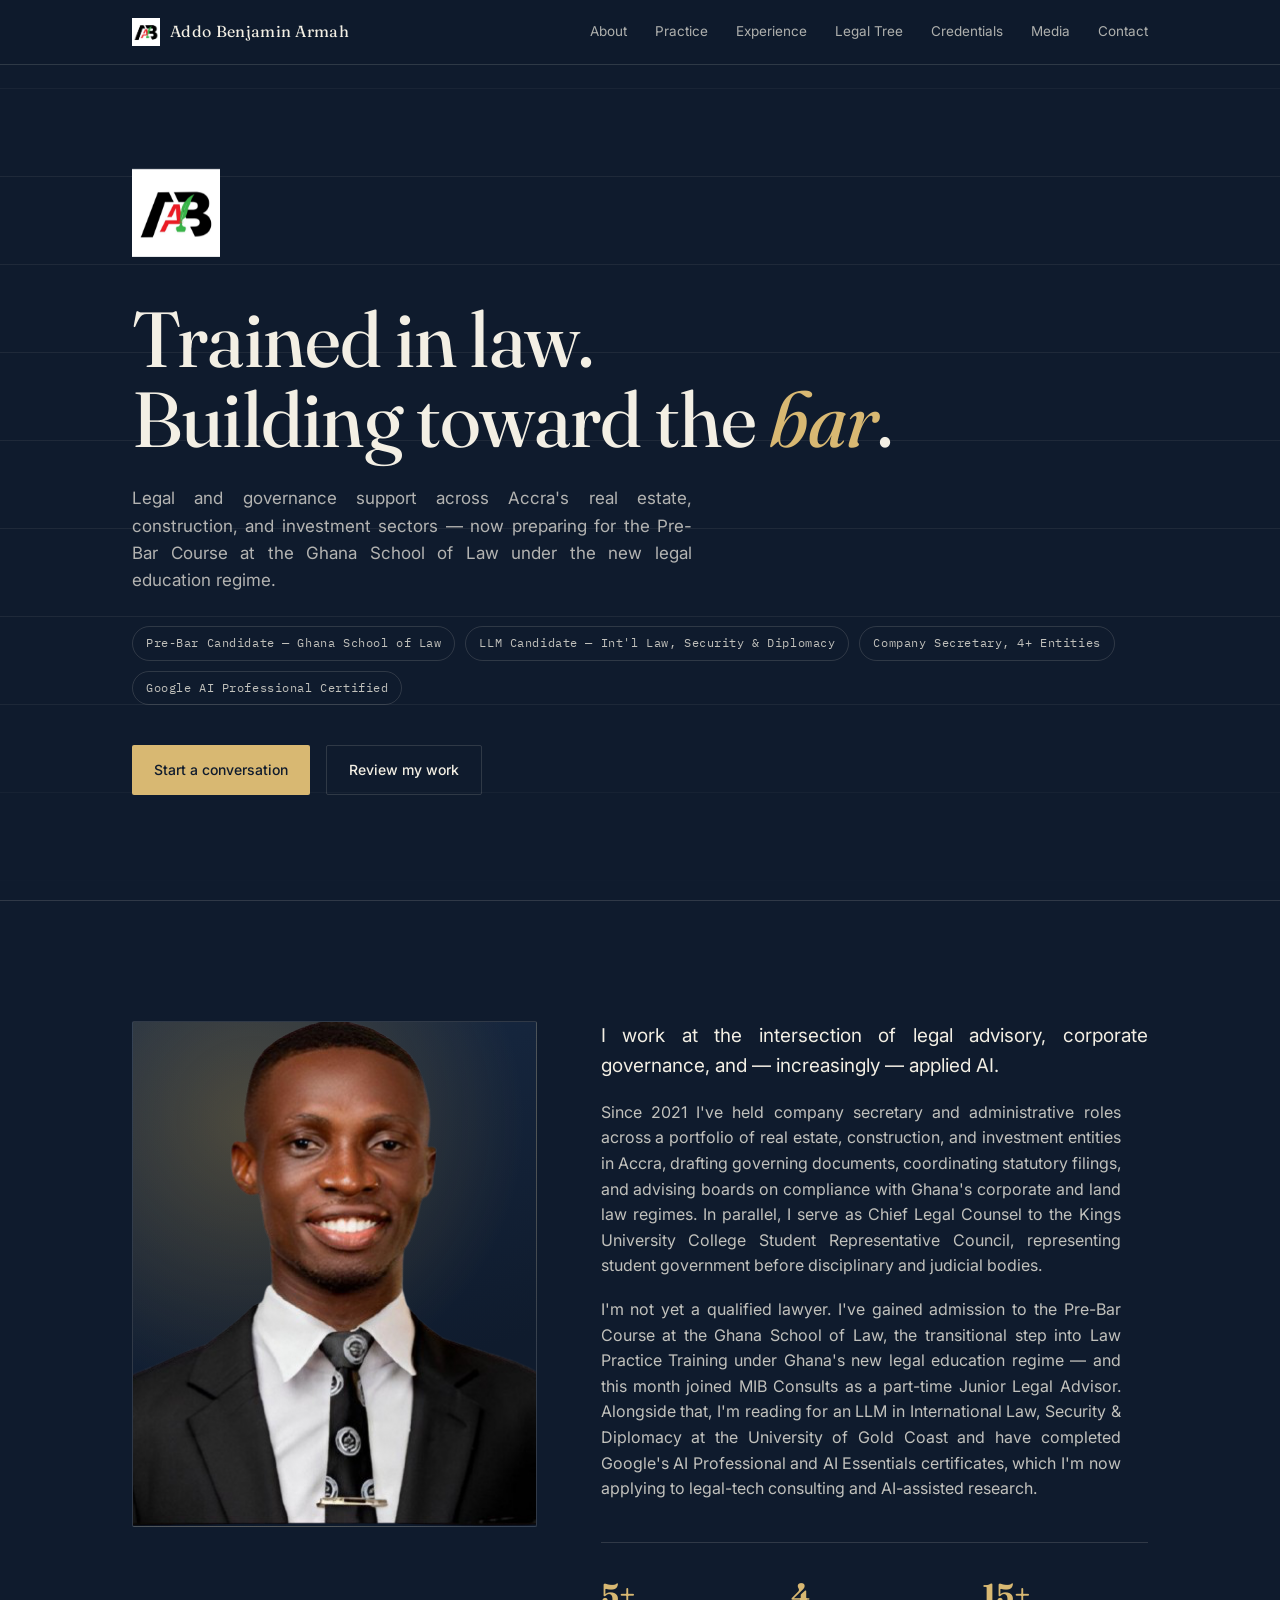
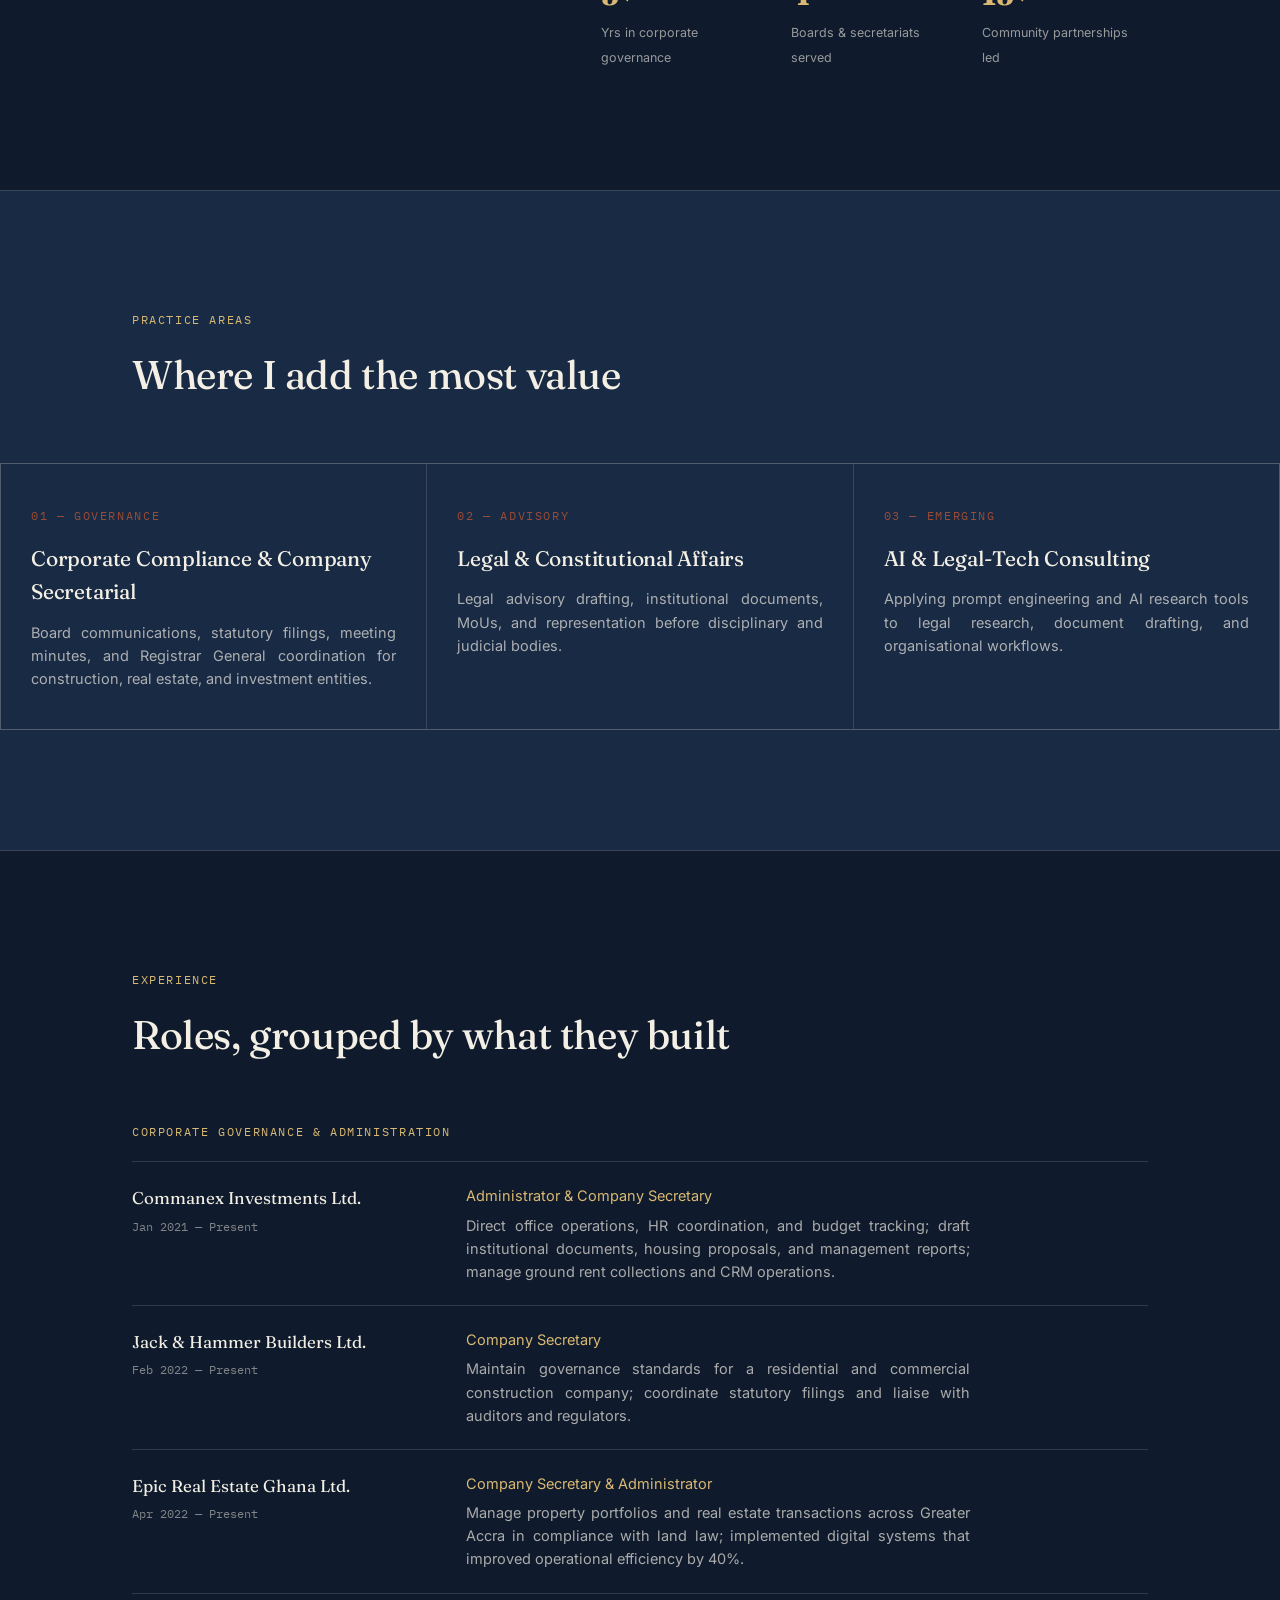
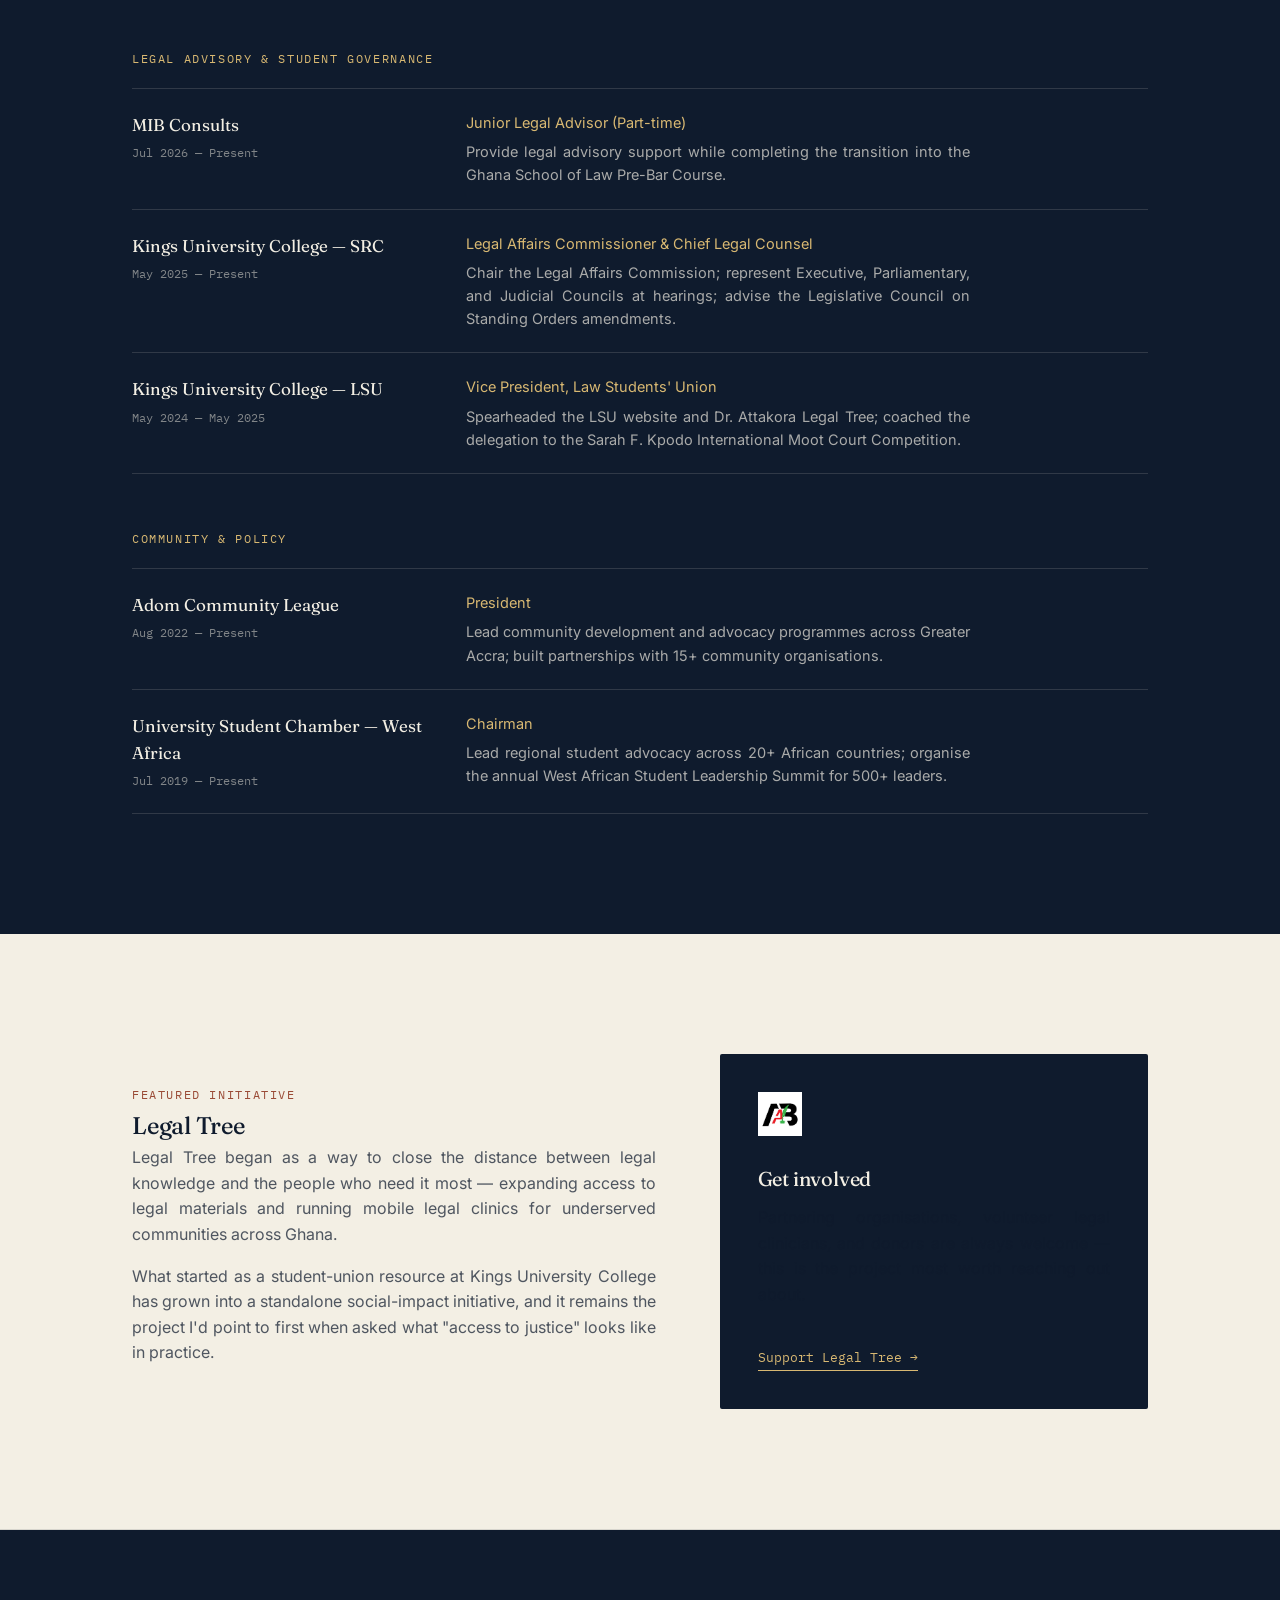
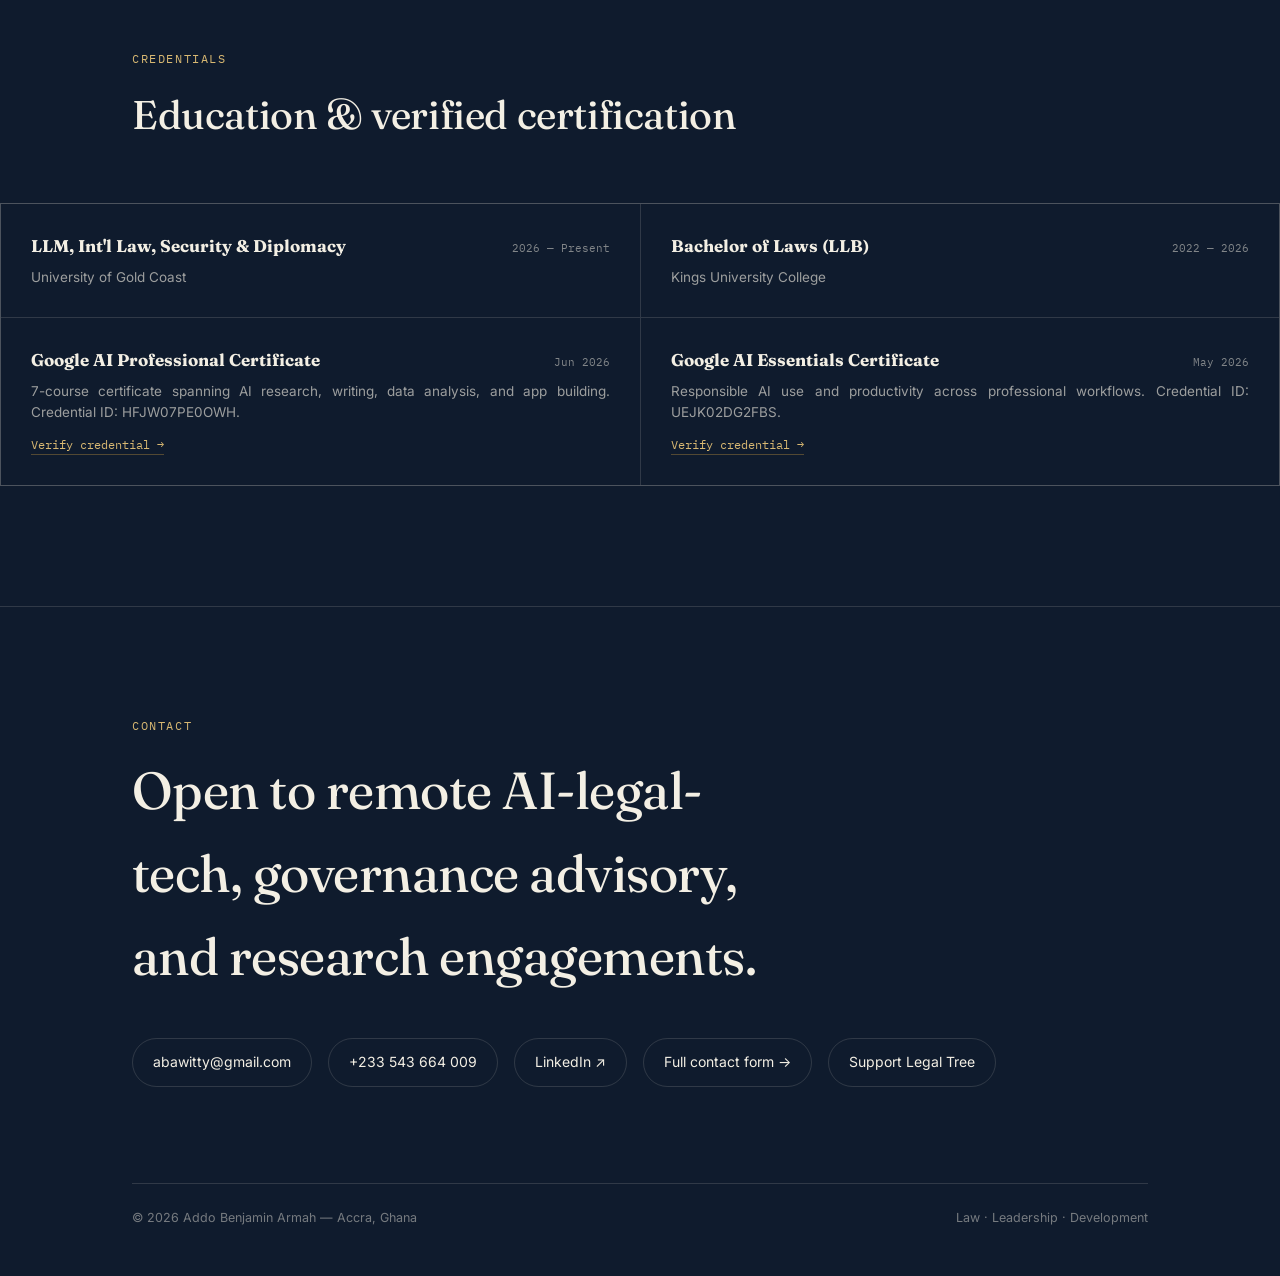
==== commit 2951f7bd: "Justify body text paragraphs across the site" ====
--- a/index.html
+++ b/index.html
@@ -107,6 +107,7 @@
     font-size:17px;
     color:rgba(243,239,228,0.72);
     opacity:0;animation:rise .8s ease forwards .4s;
+    text-align:justify;hyphens:auto;
   }
   .tags{display:flex;flex-wrap:wrap;gap:10px;margin-top:32px;opacity:0;animation:rise .8s ease forwards .55s;}
   .tag{
@@ -157,7 +158,7 @@
     font-family:'Fraunces',serif;font-size:15px;color:rgba(243,239,228,0.4);
     text-align:center;padding:0 24px;
   }
-  .about-body p{color:rgba(243,239,228,0.78);font-size:16px;margin-bottom:18px;max-width:52ch;}
+  .about-body p{color:rgba(243,239,228,0.78);font-size:16px;margin-bottom:18px;max-width:52ch;text-align:justify;hyphens:auto;}
   .about-body p:first-child{font-size:19px;color:var(--paper);}
   .stat-row{display:grid;grid-template-columns:repeat(3,1fr);gap:24px;margin-top:40px;border-top:1px solid var(--line);padding-top:28px;}
   .stat b{display:block;font-family:'Fraunces',serif;font-size:30px;color:var(--gold-soft);}
@@ -171,7 +172,7 @@
   .card:hover{background:#1E3252;}
   .card .eyebrow{color:var(--clay);}
   .card h3{font-size:21px;margin:14px 0 12px;}
-  .card p{color:rgba(243,239,228,0.68);font-size:14.5px;}
+  .card p{color:rgba(243,239,228,0.68);font-size:14.5px;text-align:justify;hyphens:auto;}
   @media (max-width:820px){.cards{grid-template-columns:1fr;}}
 
   /* ---------- EXPERIENCE ---------- */
@@ -186,7 +187,7 @@
   .exp-org{font-family:'Fraunces',serif;font-size:17px;}
   .exp-date{font-family:'IBM Plex Mono',monospace;font-size:11.5px;color:rgba(243,239,228,0.5);margin-top:6px;}
   .exp-role{font-size:14.5px;color:var(--gold-soft);margin-bottom:6px;}
-  .exp-desc{font-size:14.5px;color:rgba(243,239,228,0.68);max-width:56ch;}
+  .exp-desc{font-size:14.5px;color:rgba(243,239,228,0.68);max-width:56ch;text-align:justify;hyphens:auto;}
   @media (max-width:640px){.exp-row{grid-template-columns:1fr;gap:8px;}}
 
   /* ---------- LEGAL TREE (flipped section) ---------- */
@@ -198,7 +199,7 @@
   #legaltree .eyebrow{color:var(--clay);}
   .lt-grid{display:grid;grid-template-columns:1.1fr 0.9fr;gap:64px;align-items:center;}
   #legaltree h2{color:var(--ink);}
-  #legaltree p{color:rgba(15,27,45,0.72);font-size:16px;margin-bottom:16px;max-width:54ch;}
+  #legaltree p{color:rgba(15,27,45,0.72);font-size:16px;margin-bottom:16px;max-width:54ch;text-align:justify;hyphens:auto;}
   .lt-panel{
     background:var(--ink);
     color:var(--paper);
@@ -208,7 +209,7 @@
   }
   .lt-panel .seal{width:44px;height:44px;margin-bottom:20px;animation:none;opacity:1;}
   .lt-panel h3{font-size:20px;margin-bottom:10px;}
-  .lt-panel p{color:rgba(243,239,228,0.7);font-size:14.5px;}
+  .lt-panel p{color:rgba(243,239,228,0.7);font-size:14.5px;text-align:justify;hyphens:auto;}
   .lt-cta{margin-top:24px;display:inline-block;font-size:13px;font-family:'IBM Plex Mono',monospace;color:var(--gold-soft);border-bottom:1px solid var(--gold-soft);padding-bottom:2px;}
   @media (max-width:820px){.lt-grid{grid-template-columns:1fr;}}
 
@@ -219,7 +220,7 @@
   .cred-top{display:flex;justify-content:space-between;align-items:baseline;gap:12px;}
   .cred h4{font-family:'Fraunces',serif;font-size:17px;}
   .cred-date{font-family:'IBM Plex Mono',monospace;font-size:11px;color:rgba(243,239,228,0.5);white-space:nowrap;}
-  .cred p{font-size:13.5px;color:rgba(243,239,228,0.62);margin-top:8px;}
+  .cred p{font-size:13.5px;color:rgba(243,239,228,0.62);margin-top:8px;text-align:justify;hyphens:auto;}
   .cred a{font-family:'IBM Plex Mono',monospace;font-size:11.5px;color:var(--gold-soft);margin-top:12px;display:inline-block;border-bottom:1px solid rgba(184,143,61,0.4);}
   @media (max-width:640px){.cred-grid{grid-template-columns:1fr;}}
 
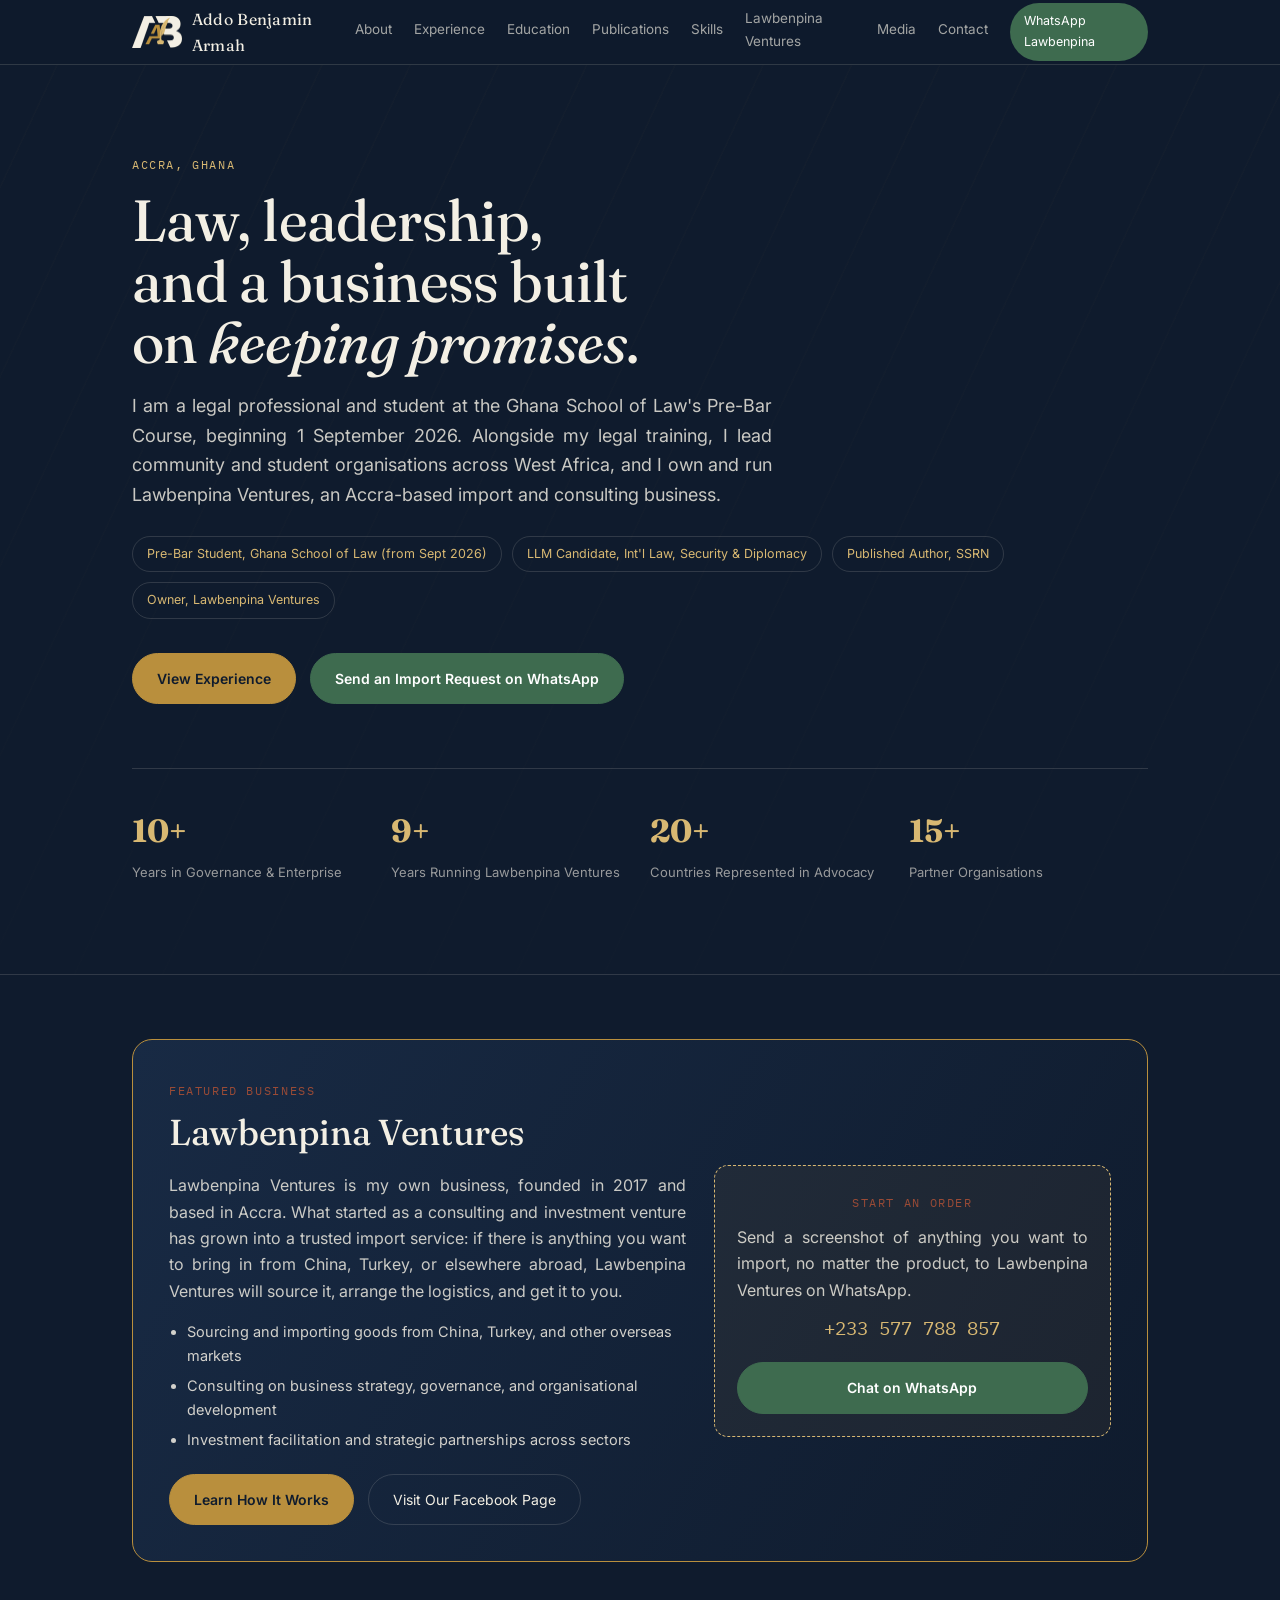
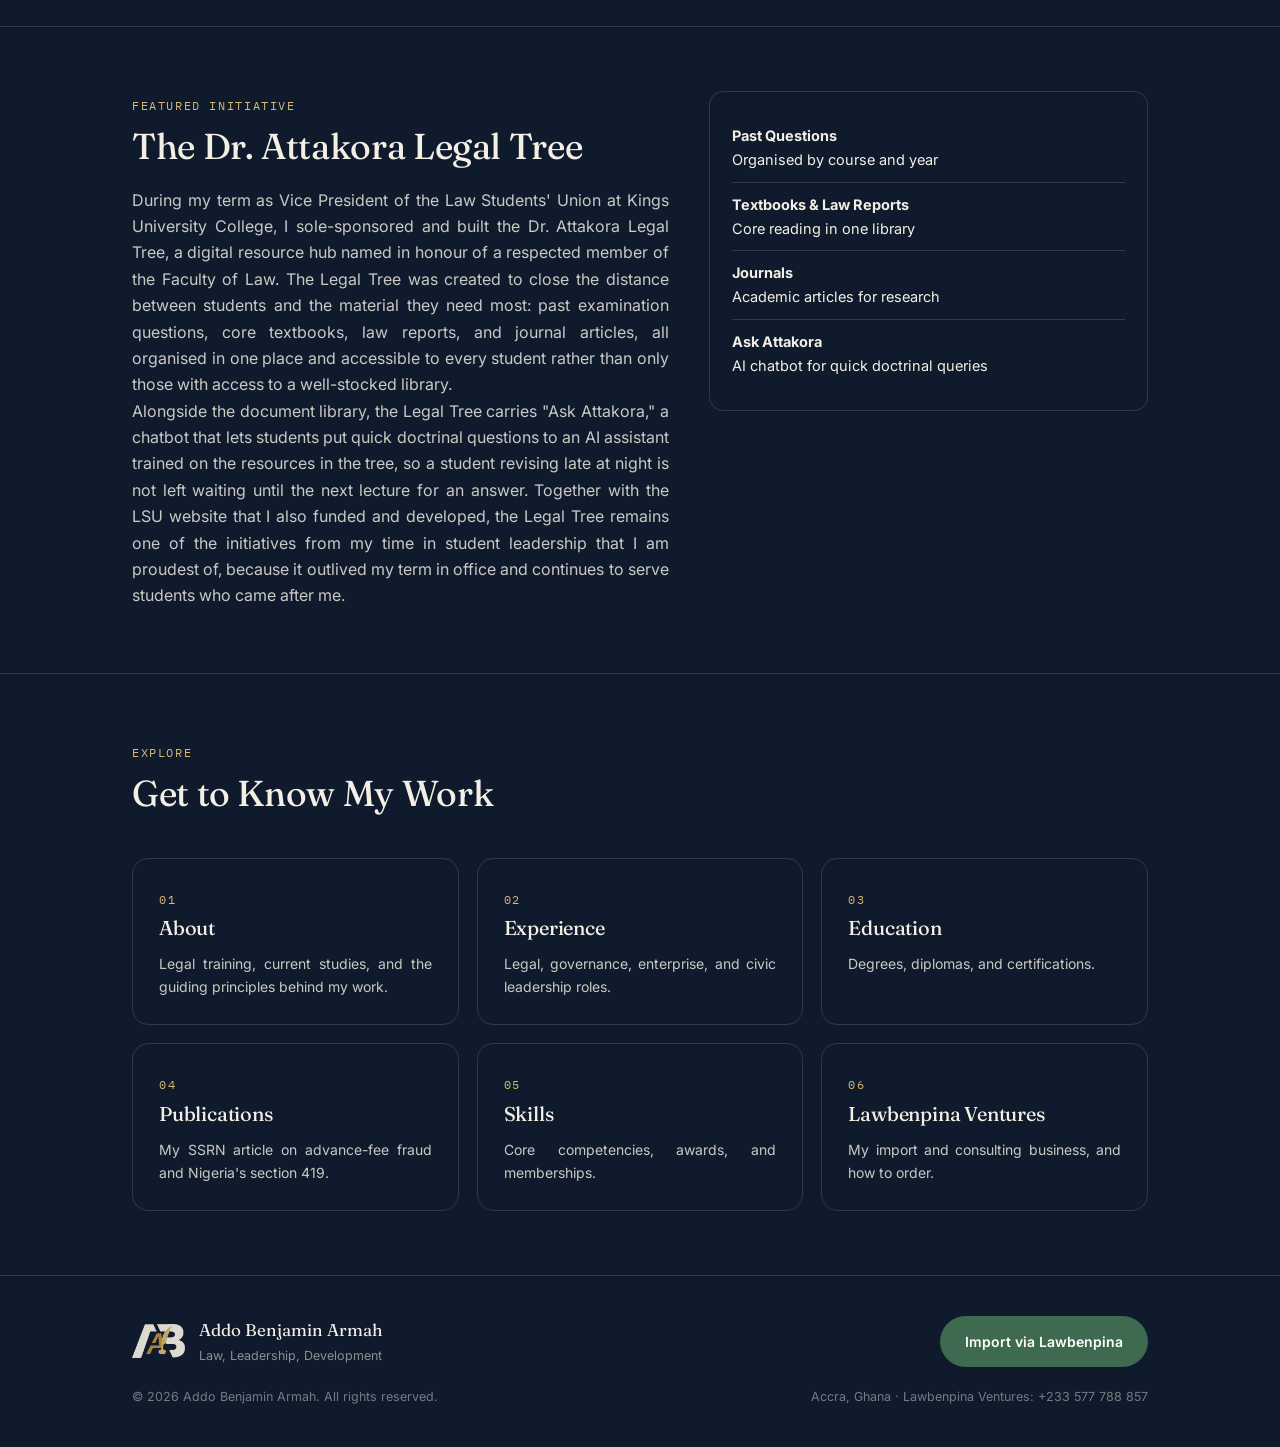
==== commit 19ff6721: "Wire About/Experience/Education/Skills back into the CMS, add hero photo slideshow Re-fetches these " ====
--- a/index.html
+++ b/index.html
@@ -3,311 +3,229 @@
 <head>
 <meta charset="UTF-8">
 <meta name="viewport" content="width=device-width, initial-scale=1.0">
-<title>Addo Benjamin Armah — Legal &amp; Governance Advisory</title>
+<title>Home | Addo Benjamin Armah</title>
+<meta name="description" content="Addo Benjamin Armah, law, leadership, and development. Legal advisory, governance, and Lawbenpina Ventures import services.">
 <link rel="preconnect" href="https://fonts.googleapis.com">
-<link href="https://fonts.googleapis.com/css2?family=Fraunces:ital,opsz,wght@0,9..144,300;0,9..144,450;0,9..144,600;1,9..144,450&family=Inter:wght@400;500;600&family=IBM+Plex+Mono:wght@400;500&display=swap" rel="stylesheet">
+<link href="https://fonts.googleapis.com/css2?family=Fraunces:opsz,wght@9..144,400;9..144,450;9..144,600&family=Inter:wght@400;500;600;700&family=IBM+Plex+Mono:wght@400;500&display=swap" rel="stylesheet">
 <style>
-  :root{
-    --ink:#0F1B2D;
-    --ink-soft:#182A44;
-    --paper:#F3EFE4;
-    --paper-dim:#E7E1D2;
-    --gold:#B98F3D;
-    --gold-soft:#D8B872;
-    --clay:#9A4B36;
-    --line:rgba(243,239,228,0.14);
-    --line-dark:rgba(15,27,45,0.12);
-  }
-  *{box-sizing:border-box;margin:0;padding:0;}
-  html{scroll-behavior:smooth;}
-  body{
-    background:var(--ink);
-    color:var(--paper);
-    font-family:'Inter',sans-serif;
-    font-size:16px;
-    line-height:1.6;
-    -webkit-font-smoothing:antialiased;
-  }
-  @media (prefers-reduced-motion: reduce){
-    html{scroll-behavior:auto;}
-    *{animation-duration:0.01ms !important; transition-duration:0.01ms !important;}
-  }
-  a{color:inherit;text-decoration:none;}
-  .eyebrow{
-    font-family:'IBM Plex Mono',monospace;
-    font-size:11.5px;
-    letter-spacing:0.14em;
-    text-transform:uppercase;
-    color:var(--gold-soft);
-  }
-  h1,h2,h3{font-family:'Fraunces',serif;font-weight:450;letter-spacing:-0.01em;}
-  .wrap{max-width:1080px;margin:0 auto;padding:0 32px;}
-
-  /* ---------- NAV ---------- */
-  nav{
-    position:fixed;top:0;left:0;right:0;z-index:50;
-    background:rgba(15,27,45,0.86);
-    backdrop-filter:blur(10px);
-    border-bottom:1px solid var(--line);
-  }
-  nav .wrap{display:flex;align-items:center;justify-content:space-between;height:64px;}
-  .brandmark{display:flex;align-items:center;gap:10px;}
-  .brandmark img{height:28px;width:auto;}
-  .brandmark span{font-family:'Fraunces',serif;font-size:16px;letter-spacing:0.02em;}
-  .navlinks{display:flex;gap:28px;font-size:13.5px;align-items:center;}
-  .navlinks a{opacity:0.7;transition:opacity .2s;}
-  .navlinks a:hover, .navlinks a:focus-visible{opacity:1;}
-  .navlinks a:focus-visible{outline:1px solid var(--gold-soft);outline-offset:4px;}
-  .nav-toggle{display:none;flex-direction:column;gap:5px;background:none;border:none;cursor:pointer;padding:8px;}
-  .nav-toggle span{display:block;width:22px;height:2px;background:var(--paper);transition:transform .2s ease, opacity .2s ease;}
-  @media (max-width:720px){
-    .nav-toggle{display:flex;}
-    .navlinks{
-      display:none;position:absolute;top:64px;left:0;right:0;
-      flex-direction:column;gap:0;background:var(--ink-soft);
-      border-bottom:1px solid var(--line);
-    }
-    .navlinks.open{display:flex;}
-    .navlinks a{padding:16px 32px;border-top:1px solid var(--line);opacity:1;}
-  }
-
-  /* ---------- HERO ---------- */
-  header.hero{
-    position:relative;
-    min-height:100vh;
-    display:flex;
-    align-items:center;
-    padding-top:64px;
-    overflow:hidden;
-  }
-  .hero-bg-lines{
-    position:absolute;inset:0;
-    background-image:
-      linear-gradient(var(--line) 1px, transparent 1px);
-    background-size:100% 88px;
-    opacity:0.5;
-    mask-image:linear-gradient(to bottom, transparent, black 15%, black 75%, transparent);
-  }
-  .hero-inner{position:relative;z-index:2;width:100%;}
-  .seal{width:88px;height:88px;margin-bottom:36px;opacity:0;animation:rise .8s ease forwards .1s;}
-  .hero h1{
-    font-size:clamp(42px, 7vw, 78px);
-    line-height:1.02;
-    max-width:920px;
-    opacity:0;animation:rise .8s ease forwards .25s;
-  }
-  .hero h1 em{
-    font-style:italic;
-    color:var(--gold-soft);
-    font-weight:450;
-  }
-  .hero .lede{
-    margin-top:26px;
-    max-width:560px;
-    font-size:17px;
-    color:rgba(243,239,228,0.72);
-    opacity:0;animation:rise .8s ease forwards .4s;
-    text-align:justify;hyphens:auto;
-  }
-  .tags{display:flex;flex-wrap:wrap;gap:10px;margin-top:32px;opacity:0;animation:rise .8s ease forwards .55s;}
-  .tag{
-    font-family:'IBM Plex Mono',monospace;
-    font-size:11.5px;
-    letter-spacing:0.05em;
-    padding:7px 13px;
-    border:1px solid var(--line);
-    border-radius:999px;
-    color:rgba(243,239,228,0.78);
-  }
-  .hero-cta{margin-top:40px;display:flex;gap:16px;flex-wrap:wrap;opacity:0;animation:rise .8s ease forwards .7s;}
-  .btn{
-    display:inline-flex;align-items:center;gap:8px;
-    padding:13px 22px;
-    font-size:14px;font-weight:500;
-    border-radius:2px;
-    transition:transform .2s ease, background .2s ease, border-color .2s ease;
-  }
-  .btn-primary{background:var(--gold-soft);color:var(--ink);}
-  .btn-primary:hover{transform:translateY(-1px);background:var(--gold);}
-  .btn-ghost{border:1px solid var(--line);}
-  .btn-ghost:hover{border-color:var(--gold-soft);}
-  .btn:focus-visible{outline:2px solid var(--gold-soft);outline-offset:2px;}
-  @keyframes rise{from{opacity:0;transform:translateY(14px);}to{opacity:1;transform:translateY(0);}}
-
-  section{padding:120px 0;}
-  .section-head{margin-bottom:56px;max-width:640px;}
-  .section-head .eyebrow{display:block;margin-bottom:14px;}
-  .section-head h2{font-size:clamp(28px,3.6vw,40px);}
-
-  /* ---------- ABOUT ---------- */
-  #about{border-top:1px solid var(--line);}
-  .about-grid{display:grid;grid-template-columns:0.85fr 1.15fr;gap:64px;align-items:start;}
-  .portrait{
-    aspect-ratio:4/5;
-    border-radius:2px;
-    background:
-      radial-gradient(circle at 30% 20%, rgba(184,143,61,0.35), transparent 55%),
-      linear-gradient(160deg, var(--ink-soft), var(--ink) 70%);
-    border:1px solid var(--line);
-    display:flex;align-items:center;justify-content:center;
-    position:relative;
-    overflow:hidden;
-  }
-  .portrait img{width:100%;height:100%;object-fit:cover;}
-  .portrait span{
-    font-family:'Fraunces',serif;font-size:15px;color:rgba(243,239,228,0.4);
-    text-align:center;padding:0 24px;
-  }
-  .about-body p{color:rgba(243,239,228,0.78);font-size:16px;margin-bottom:18px;max-width:52ch;text-align:justify;hyphens:auto;}
-  .about-body p:first-child{font-size:19px;color:var(--paper);}
-  .stat-row{display:grid;grid-template-columns:repeat(3,1fr);gap:24px;margin-top:40px;border-top:1px solid var(--line);padding-top:28px;}
-  .stat b{display:block;font-family:'Fraunces',serif;font-size:30px;color:var(--gold-soft);}
-  .stat span{font-size:12.5px;color:rgba(243,239,228,0.6);}
-  @media (max-width:820px){.about-grid{grid-template-columns:1fr;}.portrait{max-width:280px;}}
-
-  /* ---------- PRACTICE AREAS ---------- */
-  #practice{background:var(--ink-soft);border-top:1px solid var(--line);border-bottom:1px solid var(--line);}
-  .cards{display:grid;grid-template-columns:repeat(3,1fr);gap:1px;background:var(--line);border:1px solid var(--line);}
-  .card{background:var(--ink-soft);padding:38px 30px;transition:background .25s ease;}
-  .card:hover{background:#1E3252;}
-  .card .eyebrow{color:var(--clay);}
-  .card h3{font-size:21px;margin:14px 0 12px;}
-  .card p{color:rgba(243,239,228,0.68);font-size:14.5px;text-align:justify;hyphens:auto;}
-  @media (max-width:820px){.cards{grid-template-columns:1fr;}}
-
-  /* ---------- EXPERIENCE ---------- */
-  .exp-cluster{margin-bottom:56px;}
-  .exp-cluster:last-child{margin-bottom:0;}
-  .exp-cluster .eyebrow{margin-bottom:20px;display:block;}
-  .exp-row{
-    display:grid;grid-template-columns:1fr 2.2fr;gap:24px;
-    padding:22px 0;border-top:1px solid var(--line);
-  }
-  .exp-cluster .exp-row:last-child{border-bottom:1px solid var(--line);}
-  .exp-org{font-family:'Fraunces',serif;font-size:17px;}
-  .exp-date{font-family:'IBM Plex Mono',monospace;font-size:11.5px;color:rgba(243,239,228,0.5);margin-top:6px;}
-  .exp-role{font-size:14.5px;color:var(--gold-soft);margin-bottom:6px;}
-  .exp-desc{font-size:14.5px;color:rgba(243,239,228,0.68);max-width:56ch;text-align:justify;hyphens:auto;}
-  @media (max-width:640px){.exp-row{grid-template-columns:1fr;gap:8px;}}
-
-  /* ---------- LEGAL TREE (flipped section) ---------- */
-  #legaltree{
-    background:var(--paper);
-    color:var(--ink);
-    border-bottom:1px solid var(--line-dark);
-  }
-  #legaltree .eyebrow{color:var(--clay);}
-  .lt-grid{display:grid;grid-template-columns:1.1fr 0.9fr;gap:64px;align-items:center;}
-  #legaltree h2{color:var(--ink);}
-  #legaltree p{color:rgba(15,27,45,0.72);font-size:16px;margin-bottom:16px;max-width:54ch;text-align:justify;hyphens:auto;}
-  .lt-panel{
-    background:var(--ink);
-    color:var(--paper);
-    padding:38px;
-    border-radius:2px;
-    position:relative;
-  }
-  .lt-panel .seal{width:44px;height:44px;margin-bottom:20px;animation:none;opacity:1;}
-  .lt-panel h3{font-size:20px;margin-bottom:10px;}
-  .lt-panel p{color:rgba(243,239,228,0.7);font-size:14.5px;text-align:justify;hyphens:auto;}
-  .lt-cta{margin-top:24px;display:inline-block;font-size:13px;font-family:'IBM Plex Mono',monospace;color:var(--gold-soft);border-bottom:1px solid var(--gold-soft);padding-bottom:2px;}
-  @media (max-width:820px){.lt-grid{grid-template-columns:1fr;}}
-
-  /* ---------- CREDENTIALS ---------- */
-  #credentials{border-bottom:1px solid var(--line);}
-  .cred-grid{display:grid;grid-template-columns:repeat(2,1fr);gap:1px;background:var(--line);border:1px solid var(--line);}
-  .cred{background:var(--ink);padding:28px 30px;}
-  .cred-top{display:flex;justify-content:space-between;align-items:baseline;gap:12px;}
-  .cred h4{font-family:'Fraunces',serif;font-size:17px;}
-  .cred-date{font-family:'IBM Plex Mono',monospace;font-size:11px;color:rgba(243,239,228,0.5);white-space:nowrap;}
-  .cred p{font-size:13.5px;color:rgba(243,239,228,0.62);margin-top:8px;text-align:justify;hyphens:auto;}
-  .cred a{font-family:'IBM Plex Mono',monospace;font-size:11.5px;color:var(--gold-soft);margin-top:12px;display:inline-block;border-bottom:1px solid rgba(184,143,61,0.4);}
-  @media (max-width:640px){.cred-grid{grid-template-columns:1fr;}}
-
-  /* ---------- CONTACT / FOOTER ---------- */
-  footer{padding:110px 0 48px;}
-  .contact-head h2{font-size:clamp(32px,5vw,52px);max-width:640px;}
-  .contact-head .eyebrow{display:block;margin-bottom:14px;}
-  .contact-links{display:flex;flex-wrap:wrap;gap:16px;margin-top:40px;}
-  .contact-links a{
-    font-size:14px;padding:12px 20px;border:1px solid var(--line);border-radius:999px;
-    transition:border-color .2s ease, color .2s ease;
-  }
-  .contact-links a:hover{border-color:var(--gold-soft);color:var(--gold-soft);}
-  .foot-bottom{
-    margin-top:96px;padding-top:24px;border-top:1px solid var(--line);
-    display:flex;justify-content:space-between;flex-wrap:wrap;gap:12px;
-    font-size:12.5px;color:rgba(243,239,228,0.45);
-  }
+:root{
+  --ink:#0F1B2D; --ink-soft:#182A44; --paper:#F3EFE4; --paper-dim:#E7E1D2;
+  --gold:#B98F3D; --gold-soft:#D8B872; --clay:#9A4B36; --green:#3E6B4F;
+  --line:rgba(243,239,228,0.14); --line-dark:rgba(15,27,45,0.12);
+}
+*{box-sizing:border-box;margin:0;padding:0;}
+html{scroll-behavior:smooth;}
+body{background:var(--ink);color:var(--paper);font-family:'Inter',sans-serif;font-size:16px;line-height:1.65;-webkit-font-smoothing:antialiased;}
+@media (prefers-reduced-motion: reduce){html{scroll-behavior:auto;}*{animation-duration:0.01ms !important;transition-duration:0.01ms !important;}}
+a{color:inherit;text-decoration:none;}
+img{max-width:100%;display:block;}
+.eyebrow{font-family:'IBM Plex Mono',monospace;font-size:11.5px;letter-spacing:0.14em;text-transform:uppercase;color:var(--gold-soft);}
+h1,h2,h3{font-family:'Fraunces',serif;font-weight:450;letter-spacing:-0.01em;}
+h1{font-size:clamp(34px,5vw,58px);line-height:1.05;margin:14px 0 18px;}
+h2{font-size:clamp(26px,3.4vw,36px);margin-bottom:10px;}
+h3{font-size:20px;margin-bottom:8px;}
+p{color:rgba(243,239,228,0.82);text-align:justify;hyphens:auto;}
+.wrap{max-width:1080px;margin:0 auto;padding:0 32px;}
+
+/* -------- nav -------- */
+nav{position:fixed;top:0;left:0;right:0;z-index:50;background:rgba(15,27,45,0.9);backdrop-filter:blur(10px);border-bottom:1px solid var(--line);}
+nav .wrap{display:flex;align-items:center;justify-content:space-between;height:64px;}
+.brandmark{display:flex;align-items:center;gap:10px;}
+.brandmark .monogram{height:32px;width:auto;}
+.foot-logo{height:34px;width:auto;opacity:0.9;}
+.brandmark span{font-family:'Fraunces',serif;font-size:16px;letter-spacing:0.02em;}
+.navlinks{display:flex;gap:22px;font-size:13.5px;align-items:center;}
+.navlinks a{opacity:0.65;transition:opacity .2s;padding-bottom:4px;border-bottom:1px solid transparent;}
+.navlinks a:hover,.navlinks a.active{opacity:1;border-bottom-color:var(--gold);}
+.navlinks a.active{color:var(--gold-soft);}
+.navlinks .nav-cta{opacity:1;background:var(--green);color:#fff;padding:8px 14px;border-radius:999px;font-size:12.5px;border:none;}
+.navmenu-btn{display:none;background:none;border:1px solid var(--line);color:var(--paper);padding:8px 14px;border-radius:8px;font-size:13px;}
+@media (max-width:860px){.navlinks{display:none;}.navmenu-btn{display:block;}}
+
+/* -------- hero / pagehero -------- */
+.hero{padding:150px 0 90px;position:relative;overflow:hidden;}
+.hero-bg-lines{position:absolute;inset:0;background:
+  repeating-linear-gradient(115deg,transparent,transparent 78px,rgba(185,143,61,0.05) 79px,rgba(185,143,61,0.05) 80px);
+  pointer-events:none;}
+.hero-inner{position:relative;}
+.tags{display:flex;flex-wrap:wrap;gap:10px;margin-top:26px;}
+.tag{border:1px solid var(--line);padding:7px 14px;border-radius:999px;font-size:12.5px;color:var(--gold-soft);}
+.lede{max-width:640px;font-size:18px;margin-top:6px;}
+.hero-ctas{display:flex;flex-wrap:wrap;gap:14px;margin-top:34px;}
+
+.pagehero{padding:130px 0 56px;position:relative;}
+.pagehero-bg{position:absolute;inset:0;background:linear-gradient(180deg,rgba(185,143,61,0.06),transparent);pointer-events:none;}
+.pagehero .wrap{position:relative;}
+
+.hero-bg{position:absolute;inset:0;z-index:0;pointer-events:none;}
+.hero-bg-slide{position:absolute;inset:0;background-size:cover;background-position:center;opacity:0;transition:opacity 1.8s ease;}
+.hero-bg-slide.active{opacity:1;}
+.hero-bg::after,.pagehero-bg::after{content:"";position:absolute;inset:0;background:linear-gradient(180deg,rgba(15,27,45,0.55),rgba(15,27,45,0.88));}
+
+/* -------- buttons -------- */
+.btn{display:inline-flex;align-items:center;gap:8px;padding:13px 24px;border-radius:999px;font-size:14px;border:1px solid var(--line);transition:all .2s;}
+.btn-primary{background:var(--gold);color:var(--ink);border-color:var(--gold);font-weight:600;}
+.btn-primary:hover{background:var(--gold-soft);}
+.btn-ghost{color:var(--paper);}
+.btn-ghost:hover{border-color:var(--gold-soft);color:var(--gold-soft);}
+.btn-wa{background:var(--green);color:#fff;border-color:var(--green);font-weight:600;}
+.btn-wa:hover{background:#4c7f5e;}
+
+/* -------- stats -------- */
+.stats{display:grid;grid-template-columns:repeat(4,1fr);gap:20px;margin-top:64px;border-top:1px solid var(--line);padding-top:36px;}
+.stat b{display:block;font-family:'Fraunces',serif;font-size:32px;color:var(--gold-soft);}
+.stat span{font-size:13px;color:rgba(243,239,228,0.6);}
+@media (max-width:700px){.stats{grid-template-columns:repeat(2,1fr);}}
+
+/* -------- sections -------- */
+section{padding:64px 0;border-top:1px solid var(--line);}
+.section-head{margin-bottom:34px;}
+.section-head p{max-width:620px;margin-top:8px;}
+
+/* -------- explore cards -------- */
+.explore-grid{display:grid;grid-template-columns:repeat(3,1fr);gap:18px;}
+.explore-card{border:1px solid var(--line);border-radius:16px;padding:26px;transition:border-color .2s, transform .2s;}
+.explore-card:hover{border-color:var(--gold-soft);transform:translateY(-3px);}
+.explore-card p{font-size:14px;margin-top:6px;}
+@media (max-width:760px){.explore-grid{grid-template-columns:1fr;}}
+
+/* -------- venture callout -------- */
+.venture-banner{background:linear-gradient(120deg,var(--ink-soft),var(--ink));border:1px solid var(--gold);border-radius:20px;padding:36px;display:grid;grid-template-columns:1.3fr 1fr;gap:28px;align-items:center;}
+.venture-banner .eyebrow{color:var(--clay);}
+.venture-banner ul{margin:16px 0 0 18px;color:rgba(243,239,228,0.85);font-size:14.5px;}
+.venture-banner li{margin-bottom:6px;}
+.venture-side{background:rgba(185,143,61,0.08);border:1px dashed var(--gold-soft);border-radius:14px;padding:22px;text-align:center;}
+.venture-side .wa-number{font-family:'IBM Plex Mono',monospace;font-size:19px;color:var(--gold-soft);margin:10px 0 18px;}
+@media (max-width:760px){.venture-banner{grid-template-columns:1fr;}}
+
+/* -------- entry rows (experience/education) -------- */
+.entry-cluster{margin-bottom:8px;}
+.entry-cluster .eyebrow{display:block;margin:36px 0 14px;}
+.entry{border-top:1px solid var(--line);padding:26px 0;display:grid;grid-template-columns:230px 1fr;gap:24px;}
+.entry:first-of-type{border-top:none;}
+.entry-meta .org{font-weight:600;font-size:15px;}
+.entry-meta .date{font-family:'IBM Plex Mono',monospace;font-size:12px;color:rgba(243,239,228,0.55);margin-top:4px;}
+.entry-body p{margin-bottom:10px;font-size:15px;}
+@media (max-width:700px){.entry{grid-template-columns:1fr;gap:8px;}}
+
+/* -------- legal tree -------- */
+.lt-grid{display:grid;grid-template-columns:1.1fr 0.9fr;gap:40px;align-items:start;}
+.lt-list{border:1px solid var(--line);border-radius:14px;padding:22px;}
+.lt-list div{padding:10px 0;border-bottom:1px solid var(--line);font-size:14.5px;}
+.lt-list div:last-child{border-bottom:none;}
+@media (max-width:760px){.lt-grid{grid-template-columns:1fr;}}
+
+/* -------- skills grid -------- */
+.skill-grid{display:grid;grid-template-columns:repeat(2,1fr);gap:18px;}
+.skill-card{border:1px solid var(--line);border-radius:14px;padding:22px;}
+.skill-card p{font-size:14.5px;margin-top:8px;}
+@media (max-width:700px){.skill-grid{grid-template-columns:1fr;}}
+
+.member-list{margin-top:18px;}
+.member-row{display:flex;justify-content:space-between;padding:12px 0;border-top:1px solid var(--line);font-size:14px;}
+.member-row span:last-child{color:rgba(243,239,228,0.55);font-family:'IBM Plex Mono',monospace;font-size:12px;}
+
+/* -------- publications -------- */
+.pub-card{border:1px solid var(--line);border-radius:16px;padding:32px;}
+.pub-meta{display:flex;flex-wrap:wrap;gap:10px;margin:16px 0 22px;}
+.pub-meta span{border:1px solid var(--line);padding:6px 12px;border-radius:999px;font-size:12px;color:var(--gold-soft);}
+.pub-card blockquote{border-left:2px solid var(--gold);padding-left:18px;margin:20px 0;font-style:italic;color:rgba(243,239,228,0.75);}
+.toc{margin-top:22px;font-size:14px;}
+.toc div{padding:8px 0;border-top:1px solid var(--line);}
+
+/* -------- media -------- */
+.media-grid{display:grid;grid-template-columns:repeat(3,1fr);gap:14px;}
+.media-slot{aspect-ratio:4/3;background:var(--ink-soft);border:1px dashed var(--line);border-radius:12px;display:flex;align-items:center;justify-content:center;text-align:center;font-size:13px;color:rgba(243,239,228,0.5);padding:10px;}
+@media (max-width:700px){.media-grid{grid-template-columns:1fr 1fr;}}
+
+/* -------- contact -------- */
+.contact-links{display:flex;flex-wrap:wrap;gap:12px;margin-bottom:40px;}
+.contact-links a{padding:12px 20px;border:1px solid var(--line);border-radius:999px;font-size:14px;}
+.contact-links a:hover{border-color:var(--gold-soft);}
+.form-grid{display:grid;gap:14px;max-width:560px;}
+.form-grid input,.form-grid textarea{background:transparent;border:1px solid var(--line);border-radius:10px;padding:13px 16px;color:var(--paper);font-family:'Inter',sans-serif;font-size:14px;}
+.form-grid input::placeholder,.form-grid textarea::placeholder{color:rgba(243,239,228,0.4);}
+
+/* -------- footer -------- */
+.site-footer{border-top:1px solid var(--line);padding:40px 0;}
+.foot-top{display:flex;justify-content:space-between;align-items:center;margin-bottom:20px;}
+.foot-brand{font-family:'Fraunces',serif;font-size:17px;}
+.foot-tag{font-size:12.5px;color:rgba(243,239,228,0.55);margin-top:2px;}
+.foot-bottom{display:flex;justify-content:space-between;font-size:12.5px;color:rgba(243,239,228,0.45);flex-wrap:wrap;gap:8px;}
 </style>
 </head>
 <body>
-
 <nav>
   <div class="wrap">
-    <div class="brandmark">
-      <img src="" alt="ABA monogram" id="navLogo">
+    <a href="index.html" class="brandmark">
+      <img class="monogram" src="[data-uri]" alt="ABA monogram, quill and inkwell">
       <span>Addo Benjamin Armah</span>
-    </div>
-    <button class="nav-toggle" id="navToggle" aria-label="Toggle menu">
-      <span></span><span></span><span></span>
-    </button>
-    <div class="navlinks" id="navLinks">
-      <a href="#about">About</a>
-      <a href="#practice">Practice</a>
-      <a href="#experience">Experience</a>
-      <a href="#legaltree">Legal Tree</a>
-      <a href="#credentials">Credentials</a>
-      <a href="media.html">Media</a>
-      <a href="#contact">Contact</a>
-    </div>
+    </a>
+    <div class="navlinks">
+      <a href="about.html">About</a>
+<a href="experience.html">Experience</a>
+<a href="education.html">Education</a>
+<a href="publications.html">Publications</a>
+<a href="skills.html">Skills</a>
+<a href="ventures.html">Lawbenpina Ventures</a>
+<a href="media.html">Media</a>
+<a href="contact.html">Contact</a>
+      <a class="nav-cta" href="https://wa.me/233577788857" target="_blank" rel="noopener">WhatsApp Lawbenpina</a>
+    </div>
+    <button class="navmenu-btn">Menu</button>
   </div>
 </nav>
 
 <header class="hero">
   <div class="hero-bg-lines"></div>
+  <div class="hero-bg" id="heroBg"></div>
   <div class="wrap hero-inner">
-    <img class="seal" src="" alt="ABA monogram — quill and inkwell" id="heroSeal">
-    <h1 id="heroHeading"></h1>
-    <p class="lede" id="heroLede"></p>
-    <div class="tags" id="heroTags"></div>
-    <div class="hero-cta">
-      <a class="btn btn-primary" href="#contact" id="heroCtaPrimary"></a>
-      <a class="btn btn-ghost" href="#experience" id="heroCtaSecondary"></a>
+    <span class="eyebrow">Accra, Ghana</span>
+    <h1>Law, leadership,<br>and a business built<br>on <em>keeping promises</em>.</h1>
+    <p class="lede">I am a legal professional and student at the Ghana School of Law's Pre-Bar Course, beginning 1 September 2026. Alongside my legal training, I lead community and student organisations across West Africa, and I own and run Lawbenpina Ventures, an Accra-based import and consulting business.</p>
+    <div class="tags">
+      <span class="tag">Pre-Bar Student, Ghana School of Law (from Sept 2026)</span>
+      <span class="tag">LLM Candidate, Int'l Law, Security &amp; Diplomacy</span>
+      <span class="tag">Published Author, SSRN</span>
+      <span class="tag">Owner, Lawbenpina Ventures</span>
+    </div>
+    <div class="hero-ctas">
+      <a class="btn btn-primary" href="experience.html">View Experience</a>
+      <a class="btn btn-wa" href="https://wa.me/233577788857" target="_blank" rel="noopener">Send an Import Request on WhatsApp</a>
+    </div>
+    <div class="stats">
+      <div class="stat"><b>10+</b><span>Years in Governance &amp; Enterprise</span></div>
+      <div class="stat"><b>9+</b><span>Years Running Lawbenpina Ventures</span></div>
+      <div class="stat"><b>20+</b><span>Countries Represented in Advocacy</span></div>
+      <div class="stat"><b>15+</b><span>Partner Organisations</span></div>
     </div>
   </div>
 </header>
 
-<section id="about">
-  <div class="wrap">
-    <div class="about-grid">
-      <div class="portrait" id="aboutPortrait"><span>Portrait photograph<br>(replace placeholder)</span></div>
-      <div class="about-body">
-        <div id="aboutParagraphs"></div>
-        <div class="stat-row" id="aboutStats"></div>
-      </div>
-    </div>
-  </div>
-</section>
-
-<section id="practice">
-  <div class="wrap">
-    <div class="section-head">
-      <span class="eyebrow" id="practiceEyebrow"></span>
-      <h2 id="practiceHeading"></h2>
-    </div>
-  </div>
-  <div class="cards" id="practiceCards"></div>
-</section>
-
-<section id="experience">
-  <div class="wrap">
-    <div class="section-head">
-      <span class="eyebrow" id="experienceEyebrow"></span>
-      <h2 id="experienceHeading"></h2>
-    </div>
-
-    <div id="experienceClusters"></div>
+<section id="lawbenpina">
+  <div class="wrap">
+    <div class="venture-banner">
+      <div>
+        <span class="eyebrow">Featured Business</span>
+        <h2>Lawbenpina Ventures</h2>
+        <p>Lawbenpina Ventures is my own business, founded in 2017 and based in Accra. What started as a consulting and investment venture has grown into a trusted import service: if there is anything you want to bring in from China, Turkey, or elsewhere abroad, Lawbenpina Ventures will source it, arrange the logistics, and get it to you.</p>
+        <ul>
+          <li>Sourcing and importing goods from China, Turkey, and other overseas markets</li>
+          <li>Consulting on business strategy, governance, and organisational development</li>
+          <li>Investment facilitation and strategic partnerships across sectors</li>
+        </ul>
+        <div class="hero-ctas" style="margin-top:22px;">
+          <a class="btn btn-primary" href="ventures.html">Learn How It Works</a>
+          <a class="btn btn-ghost" href="https://web.facebook.com/lawbenpinaventures" target="_blank" rel="noopener">Visit Our Facebook Page</a>
+        </div>
+      </div>
+      <div class="venture-side">
+        <span class="eyebrow">Start an Order</span>
+        <p style="margin-top:10px;">Send a screenshot of anything you want to import, no matter the product, to Lawbenpina Ventures on WhatsApp.</p>
+        <div class="wa-number">+233 577 788 857</div>
+        <a class="btn btn-wa" href="https://wa.me/233577788857" target="_blank" rel="noopener" style="width:100%;justify-content:center;">Chat on WhatsApp</a>
+      </div>
+    </div>
   </div>
 </section>
 
@@ -315,45 +233,54 @@
   <div class="wrap">
     <div class="lt-grid">
       <div>
-        <span class="eyebrow" id="ltEyebrow"></span>
-        <h2 id="ltHeading"></h2>
-        <div id="ltParagraphs"></div>
-      </div>
-      <div class="lt-panel">
-        <img class="seal" src="" alt="ABA monogram" id="ltSeal">
-        <h3 id="ltPanelHeading"></h3>
-        <p id="ltPanelText"></p>
-        <a class="lt-cta" href="#contact" id="ltCta"></a>
+        <span class="eyebrow">Featured Initiative</span>
+        <h2>The Dr. Attakora Legal Tree</h2>
+        <p>During my term as Vice President of the Law Students' Union at Kings University College, I sole-sponsored and built the Dr. Attakora Legal Tree, a digital resource hub named in honour of a respected member of the Faculty of Law. The Legal Tree was created to close the distance between students and the material they need most: past examination questions, core textbooks, law reports, and journal articles, all organised in one place and accessible to every student rather than only those with access to a well-stocked library.</p>
+        <p>Alongside the document library, the Legal Tree carries "Ask Attakora," a chatbot that lets students put quick doctrinal questions to an AI assistant trained on the resources in the tree, so a student revising late at night is not left waiting until the next lecture for an answer. Together with the LSU website that I also funded and developed, the Legal Tree remains one of the initiatives from my time in student leadership that I am proudest of, because it outlived my term in office and continues to serve students who came after me.</p>
+      </div>
+      <div class="lt-list">
+        <div><strong>Past Questions</strong><br>Organised by course and year</div>
+        <div><strong>Textbooks &amp; Law Reports</strong><br>Core reading in one library</div>
+        <div><strong>Journals</strong><br>Academic articles for research</div>
+        <div><strong>Ask Attakora</strong><br>AI chatbot for quick doctrinal queries</div>
       </div>
     </div>
   </div>
 </section>
 
-<section id="credentials">
+<section id="explore">
   <div class="wrap">
     <div class="section-head">
-      <span class="eyebrow" id="credEyebrow"></span>
-      <h2 id="credHeading"></h2>
-    </div>
-  </div>
-  <div class="cred-grid" id="credGrid"></div>
+      <span class="eyebrow">Explore</span>
+      <h2>Get to Know My Work</h2>
+    </div>
+    <div class="explore-grid">
+      <a class="explore-card" href="about.html"><span class="eyebrow">01</span><h3>About</h3><p>Legal training, current studies, and the guiding principles behind my work.</p></a>
+      <a class="explore-card" href="experience.html"><span class="eyebrow">02</span><h3>Experience</h3><p>Legal, governance, enterprise, and civic leadership roles.</p></a>
+      <a class="explore-card" href="education.html"><span class="eyebrow">03</span><h3>Education</h3><p>Degrees, diplomas, and certifications.</p></a>
+      <a class="explore-card" href="publications.html"><span class="eyebrow">04</span><h3>Publications</h3><p>My SSRN article on advance-fee fraud and Nigeria's section 419.</p></a>
+      <a class="explore-card" href="skills.html"><span class="eyebrow">05</span><h3>Skills</h3><p>Core competencies, awards, and memberships.</p></a>
+      <a class="explore-card" href="ventures.html"><span class="eyebrow">06</span><h3>Lawbenpina Ventures</h3><p>My import and consulting business, and how to order.</p></a>
+    </div>
+  </div>
 </section>
-
-<footer id="contact">
-  <div class="wrap">
-    <div class="contact-head">
-      <span class="eyebrow" id="footerEyebrow"></span>
-      <h2 id="footerHeading"></h2>
-    </div>
-    <div class="contact-links" id="contactLinks"></div>
+<footer class="site-footer">
+  <div class="wrap">
+    <div class="foot-top">
+      <div style="display:flex;align-items:center;gap:14px;">
+        <img class="foot-logo" src="[data-uri]" alt="">
+        <div>
+          <div class="foot-brand">Addo Benjamin Armah</div>
+          <div class="foot-tag">Law, Leadership, Development</div>
+        </div>
+      </div>
+      <a class="btn btn-wa" href="https://wa.me/233577788857" target="_blank" rel="noopener">Import via Lawbenpina</a>
+    </div>
     <div class="foot-bottom">
-      <span id="footerCopyright"></span>
-      <span id="footerTagline"></span>
+      <span>&copy; 2026 Addo Benjamin Armah. All rights reserved.</span>
+      <span>Accra, Ghana &middot; Lawbenpina Ventures: +233 577 788 857</span>
     </div>
   </div>
 </footer>
-
-<script src="script.js"></script>
 <script src="render.js"></script>
-</body>
-</html>
+</body></html>
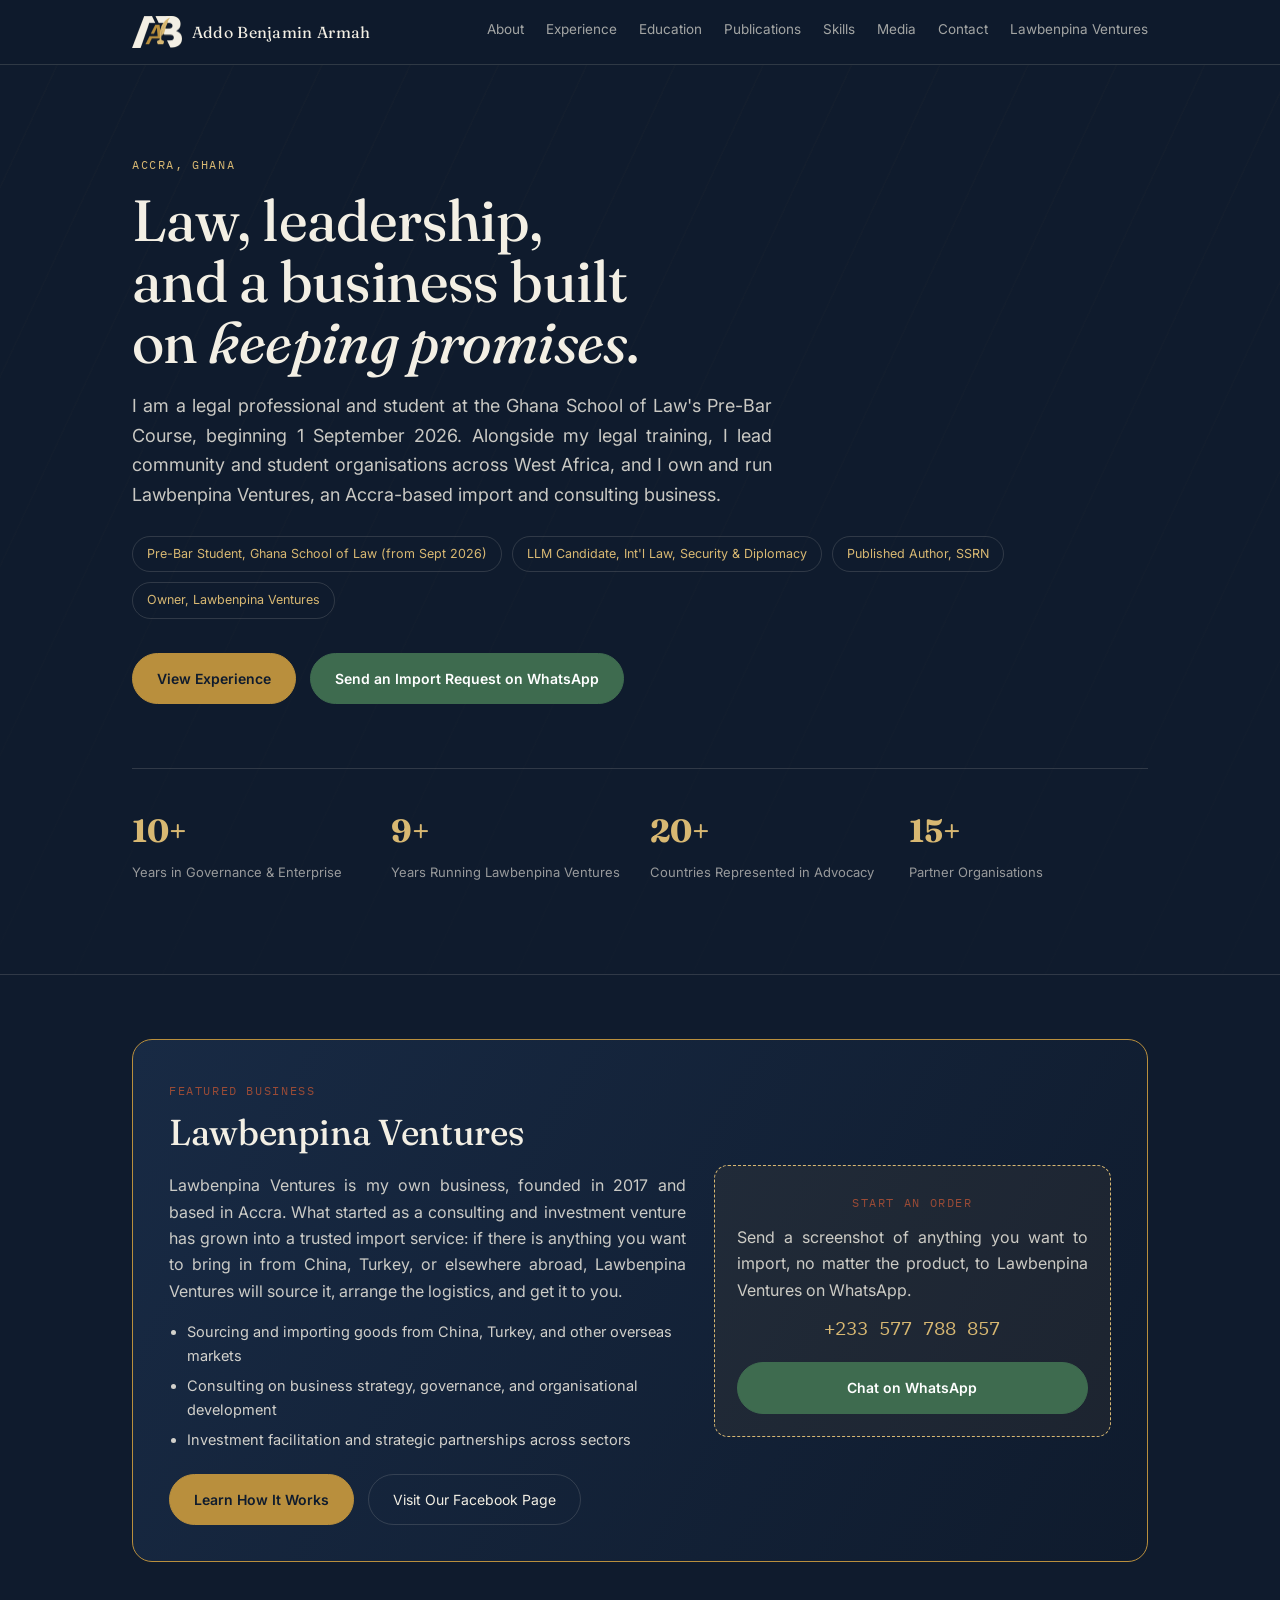
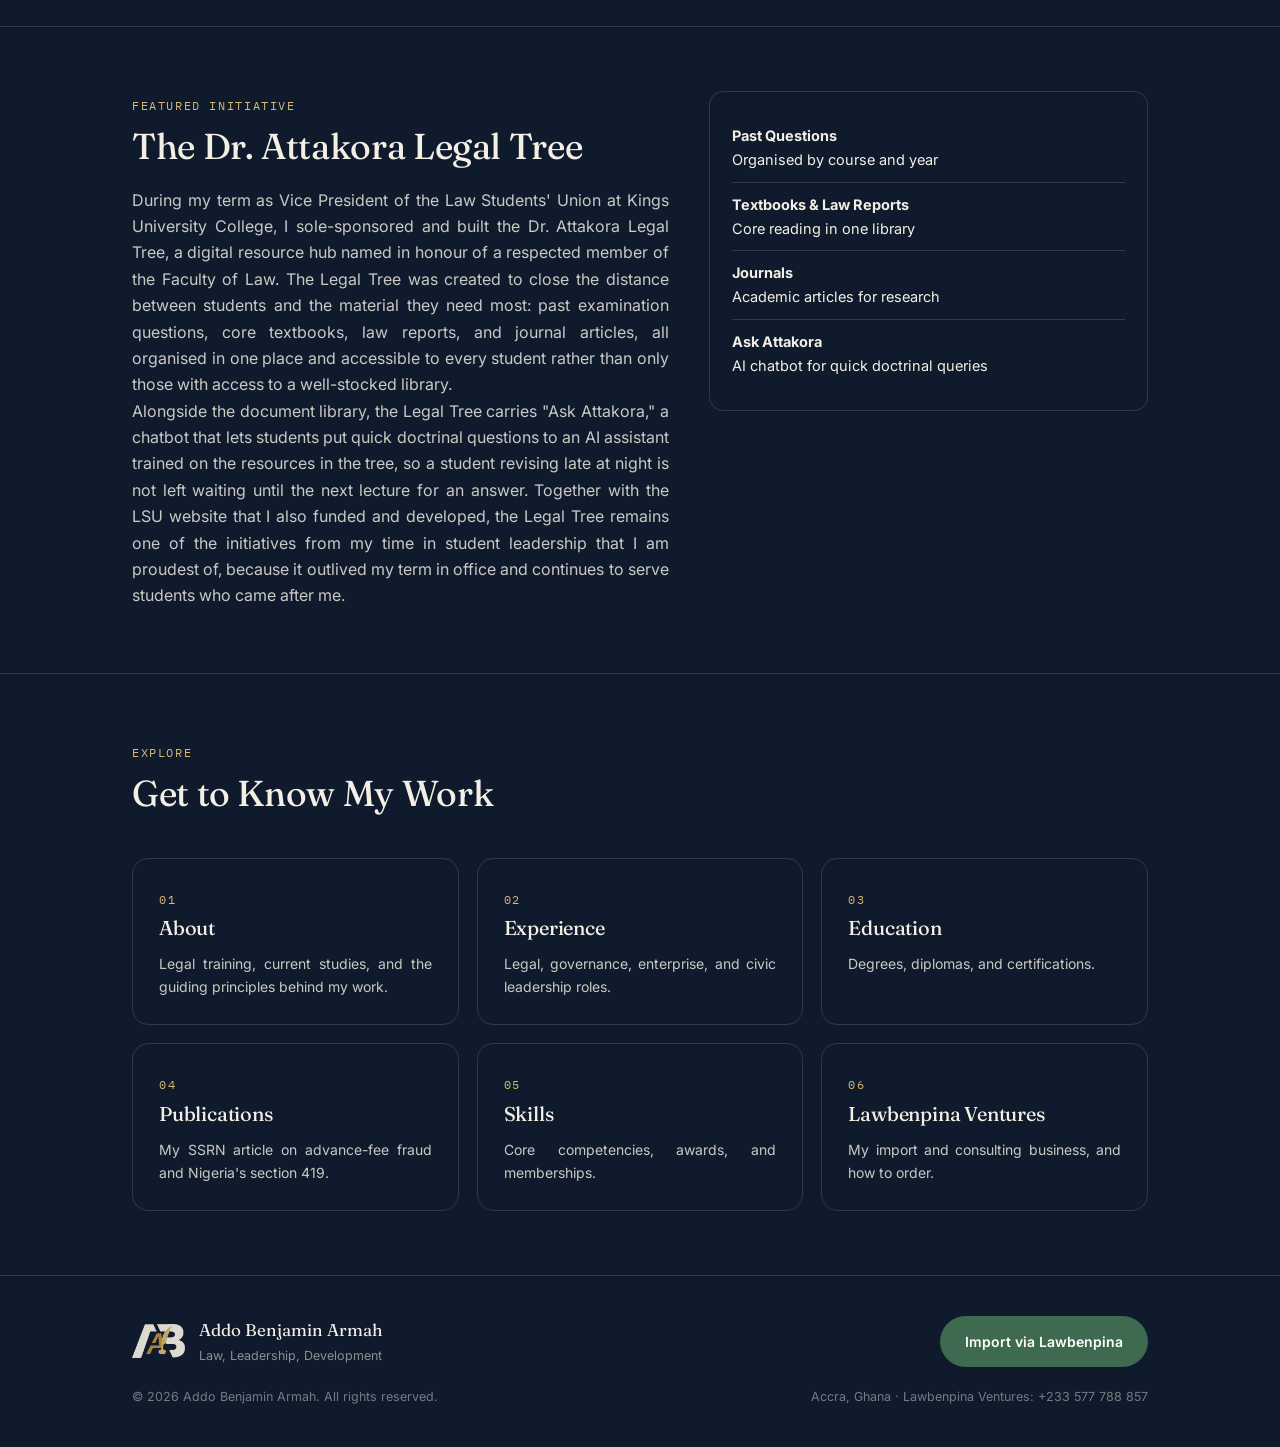
==== commit 4be629e3: "Reorder nav, drop WhatsApp CTA pill, and wire the homepage into the CMS Moves Lawbenpina Ventures to" ====
--- a/index.html
+++ b/index.html
@@ -167,10 +167,9 @@
 <a href="education.html">Education</a>
 <a href="publications.html">Publications</a>
 <a href="skills.html">Skills</a>
-<a href="ventures.html">Lawbenpina Ventures</a>
 <a href="media.html">Media</a>
 <a href="contact.html">Contact</a>
-      <a class="nav-cta" href="https://wa.me/233577788857" target="_blank" rel="noopener">WhatsApp Lawbenpina</a>
+<a href="ventures.html">Lawbenpina Ventures</a>
     </div>
     <button class="navmenu-btn">Menu</button>
   </div>
@@ -180,25 +179,15 @@
   <div class="hero-bg-lines"></div>
   <div class="hero-bg" id="heroBg"></div>
   <div class="wrap hero-inner">
-    <span class="eyebrow">Accra, Ghana</span>
-    <h1>Law, leadership,<br>and a business built<br>on <em>keeping promises</em>.</h1>
-    <p class="lede">I am a legal professional and student at the Ghana School of Law's Pre-Bar Course, beginning 1 September 2026. Alongside my legal training, I lead community and student organisations across West Africa, and I own and run Lawbenpina Ventures, an Accra-based import and consulting business.</p>
-    <div class="tags">
-      <span class="tag">Pre-Bar Student, Ghana School of Law (from Sept 2026)</span>
-      <span class="tag">LLM Candidate, Int'l Law, Security &amp; Diplomacy</span>
-      <span class="tag">Published Author, SSRN</span>
-      <span class="tag">Owner, Lawbenpina Ventures</span>
-    </div>
+    <span class="eyebrow" id="homeHeroEyebrow"></span>
+    <h1 id="homeHeroHeading"></h1>
+    <p class="lede" id="homeHeroLede"></p>
+    <div class="tags" id="homeHeroTags"></div>
     <div class="hero-ctas">
-      <a class="btn btn-primary" href="experience.html">View Experience</a>
-      <a class="btn btn-wa" href="https://wa.me/233577788857" target="_blank" rel="noopener">Send an Import Request on WhatsApp</a>
-    </div>
-    <div class="stats">
-      <div class="stat"><b>10+</b><span>Years in Governance &amp; Enterprise</span></div>
-      <div class="stat"><b>9+</b><span>Years Running Lawbenpina Ventures</span></div>
-      <div class="stat"><b>20+</b><span>Countries Represented in Advocacy</span></div>
-      <div class="stat"><b>15+</b><span>Partner Organisations</span></div>
-    </div>
+      <a class="btn btn-primary" href="experience.html" id="homeHeroCtaPrimary"></a>
+      <a class="btn btn-wa" href="https://wa.me/233577788857" target="_blank" rel="noopener" id="homeHeroCtaSecondary"></a>
+    </div>
+    <div class="stats" id="homeHeroStats"></div>
   </div>
 </header>
 
@@ -206,14 +195,10 @@
   <div class="wrap">
     <div class="venture-banner">
       <div>
-        <span class="eyebrow">Featured Business</span>
-        <h2>Lawbenpina Ventures</h2>
-        <p>Lawbenpina Ventures is my own business, founded in 2017 and based in Accra. What started as a consulting and investment venture has grown into a trusted import service: if there is anything you want to bring in from China, Turkey, or elsewhere abroad, Lawbenpina Ventures will source it, arrange the logistics, and get it to you.</p>
-        <ul>
-          <li>Sourcing and importing goods from China, Turkey, and other overseas markets</li>
-          <li>Consulting on business strategy, governance, and organisational development</li>
-          <li>Investment facilitation and strategic partnerships across sectors</li>
-        </ul>
+        <span class="eyebrow" id="homeLbEyebrow"></span>
+        <h2 id="homeLbHeading"></h2>
+        <p id="homeLbParagraph"></p>
+        <ul id="homeLbBullets"></ul>
         <div class="hero-ctas" style="margin-top:22px;">
           <a class="btn btn-primary" href="ventures.html">Learn How It Works</a>
           <a class="btn btn-ghost" href="https://web.facebook.com/lawbenpinaventures" target="_blank" rel="noopener">Visit Our Facebook Page</a>
@@ -221,8 +206,8 @@
       </div>
       <div class="venture-side">
         <span class="eyebrow">Start an Order</span>
-        <p style="margin-top:10px;">Send a screenshot of anything you want to import, no matter the product, to Lawbenpina Ventures on WhatsApp.</p>
-        <div class="wa-number">+233 577 788 857</div>
+        <p style="margin-top:10px;" id="homeLbSideText"></p>
+        <div class="wa-number" id="homeLbWaNumber"></div>
         <a class="btn btn-wa" href="https://wa.me/233577788857" target="_blank" rel="noopener" style="width:100%;justify-content:center;">Chat on WhatsApp</a>
       </div>
     </div>
@@ -233,17 +218,11 @@
   <div class="wrap">
     <div class="lt-grid">
       <div>
-        <span class="eyebrow">Featured Initiative</span>
-        <h2>The Dr. Attakora Legal Tree</h2>
-        <p>During my term as Vice President of the Law Students' Union at Kings University College, I sole-sponsored and built the Dr. Attakora Legal Tree, a digital resource hub named in honour of a respected member of the Faculty of Law. The Legal Tree was created to close the distance between students and the material they need most: past examination questions, core textbooks, law reports, and journal articles, all organised in one place and accessible to every student rather than only those with access to a well-stocked library.</p>
-        <p>Alongside the document library, the Legal Tree carries "Ask Attakora," a chatbot that lets students put quick doctrinal questions to an AI assistant trained on the resources in the tree, so a student revising late at night is not left waiting until the next lecture for an answer. Together with the LSU website that I also funded and developed, the Legal Tree remains one of the initiatives from my time in student leadership that I am proudest of, because it outlived my term in office and continues to serve students who came after me.</p>
-      </div>
-      <div class="lt-list">
-        <div><strong>Past Questions</strong><br>Organised by course and year</div>
-        <div><strong>Textbooks &amp; Law Reports</strong><br>Core reading in one library</div>
-        <div><strong>Journals</strong><br>Academic articles for research</div>
-        <div><strong>Ask Attakora</strong><br>AI chatbot for quick doctrinal queries</div>
-      </div>
+        <span class="eyebrow" id="homeLtEyebrow"></span>
+        <h2 id="homeLtHeading"></h2>
+        <div id="homeLtParagraphs"></div>
+      </div>
+      <div class="lt-list" id="homeLtList"></div>
     </div>
   </div>
 </section>
@@ -251,17 +230,10 @@
 <section id="explore">
   <div class="wrap">
     <div class="section-head">
-      <span class="eyebrow">Explore</span>
-      <h2>Get to Know My Work</h2>
-    </div>
-    <div class="explore-grid">
-      <a class="explore-card" href="about.html"><span class="eyebrow">01</span><h3>About</h3><p>Legal training, current studies, and the guiding principles behind my work.</p></a>
-      <a class="explore-card" href="experience.html"><span class="eyebrow">02</span><h3>Experience</h3><p>Legal, governance, enterprise, and civic leadership roles.</p></a>
-      <a class="explore-card" href="education.html"><span class="eyebrow">03</span><h3>Education</h3><p>Degrees, diplomas, and certifications.</p></a>
-      <a class="explore-card" href="publications.html"><span class="eyebrow">04</span><h3>Publications</h3><p>My SSRN article on advance-fee fraud and Nigeria's section 419.</p></a>
-      <a class="explore-card" href="skills.html"><span class="eyebrow">05</span><h3>Skills</h3><p>Core competencies, awards, and memberships.</p></a>
-      <a class="explore-card" href="ventures.html"><span class="eyebrow">06</span><h3>Lawbenpina Ventures</h3><p>My import and consulting business, and how to order.</p></a>
-    </div>
+      <span class="eyebrow" id="homeExploreEyebrow"></span>
+      <h2 id="homeExploreHeading"></h2>
+    </div>
+    <div class="explore-grid" id="homeExploreGrid"></div>
   </div>
 </section>
 <footer class="site-footer">
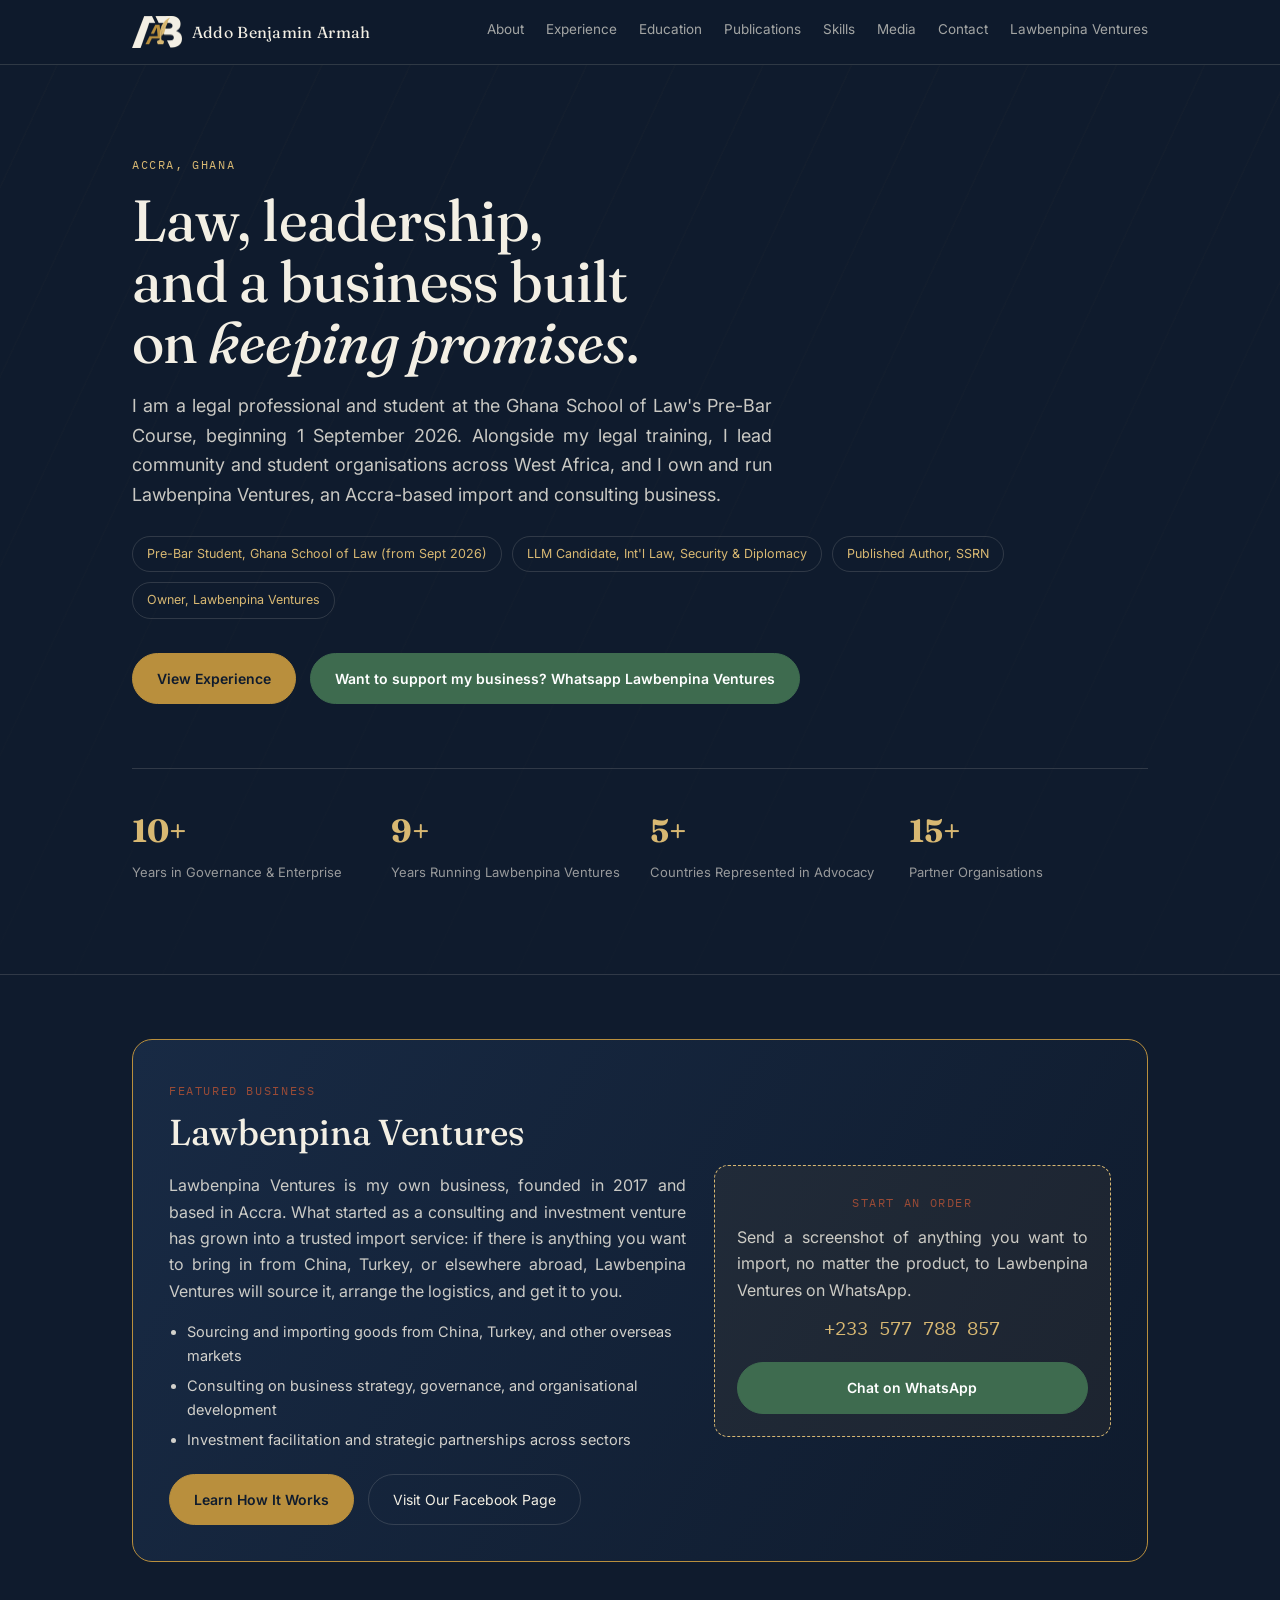
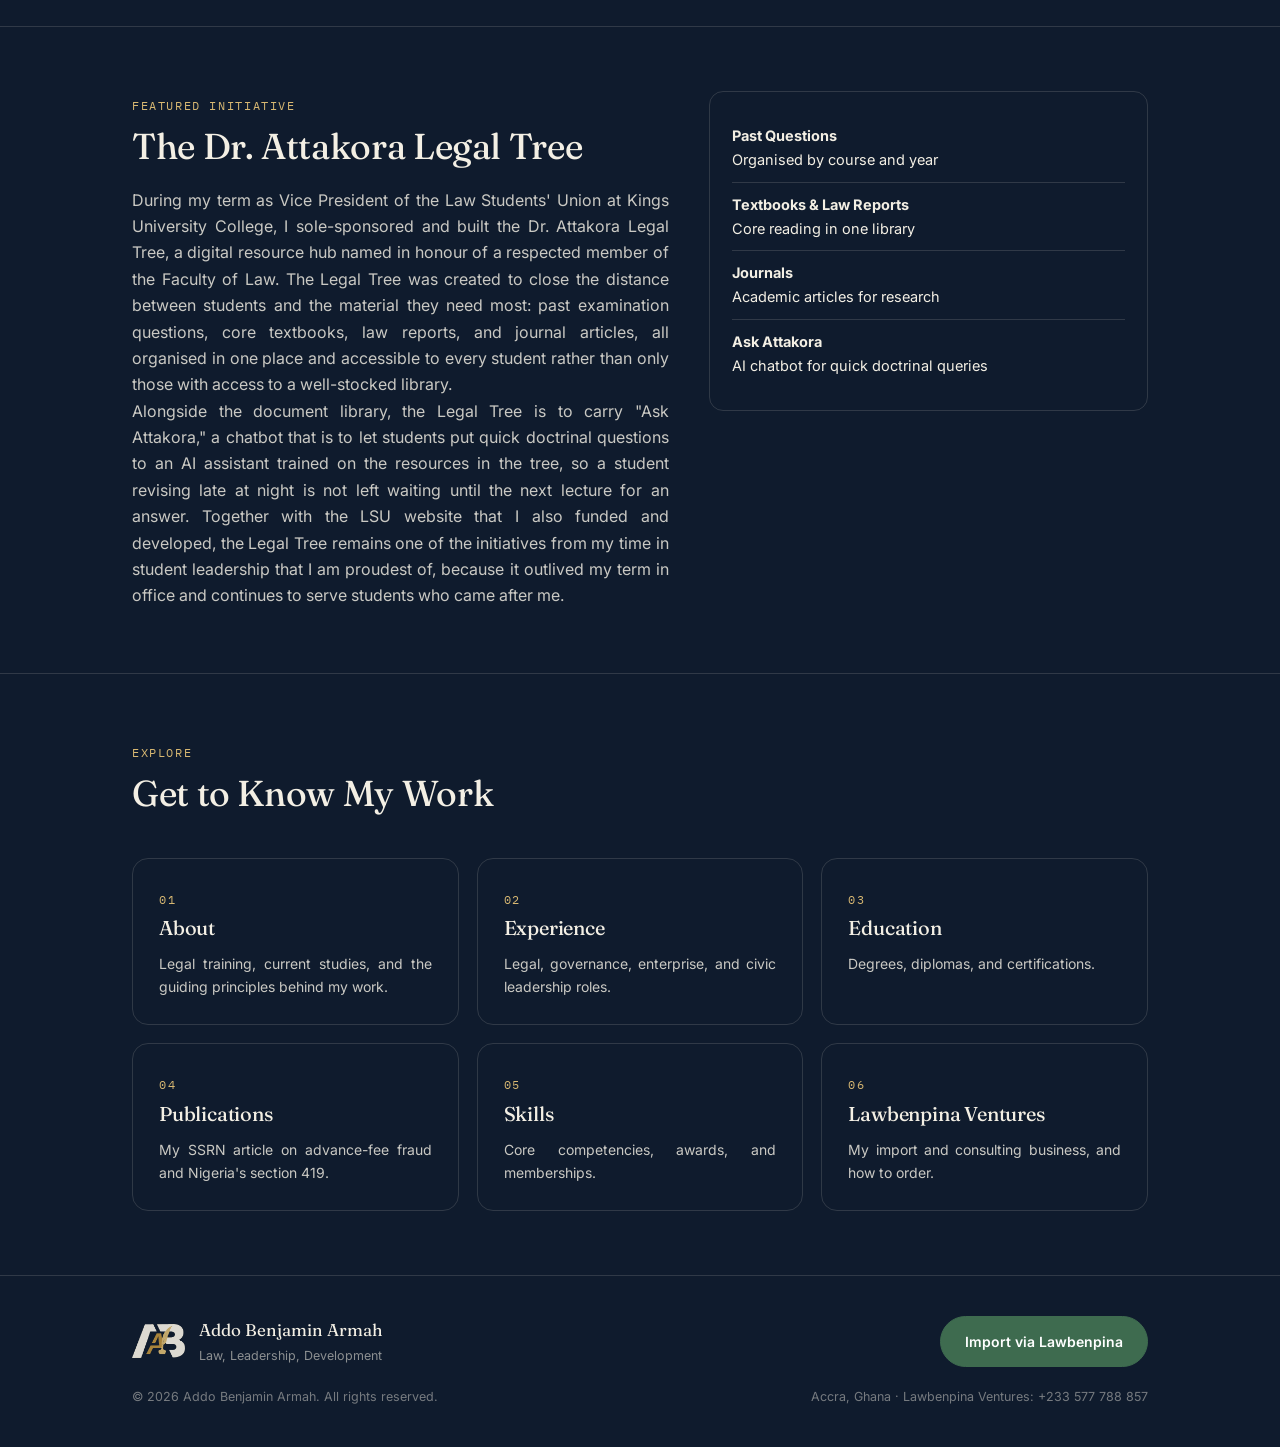
==== commit e3356221: "Add link-preview image and show profile photo on the About page Adds Open Graph/Twitter meta tags to" ====
--- a/index.html
+++ b/index.html
@@ -5,6 +5,17 @@
 <meta name="viewport" content="width=device-width, initial-scale=1.0">
 <title>Home | Addo Benjamin Armah</title>
 <meta name="description" content="Addo Benjamin Armah, law, leadership, and development. Legal advisory, governance, and Lawbenpina Ventures import services.">
+<meta property="og:type" content="website">
+<meta property="og:url" content="https://benjaaddo.org/">
+<meta property="og:title" content="Addo Benjamin Armah">
+<meta property="og:description" content="Law, leadership, and development. Legal advisory, governance, and Lawbenpina Ventures import services.">
+<meta property="og:image" content="https://benjaaddo.org/images/profile_photo.jpg">
+<meta property="og:image:width" content="885">
+<meta property="og:image:height" content="895">
+<meta name="twitter:card" content="summary_large_image">
+<meta name="twitter:title" content="Addo Benjamin Armah">
+<meta name="twitter:description" content="Law, leadership, and development. Legal advisory, governance, and Lawbenpina Ventures import services.">
+<meta name="twitter:image" content="https://benjaaddo.org/images/profile_photo.jpg">
 <link rel="preconnect" href="https://fonts.googleapis.com">
 <link href="https://fonts.googleapis.com/css2?family=Fraunces:opsz,wght@9..144,400;9..144,450;9..144,600&family=Inter:wght@400;500;600;700&family=IBM+Plex+Mono:wght@400;500&display=swap" rel="stylesheet">
 <style>
